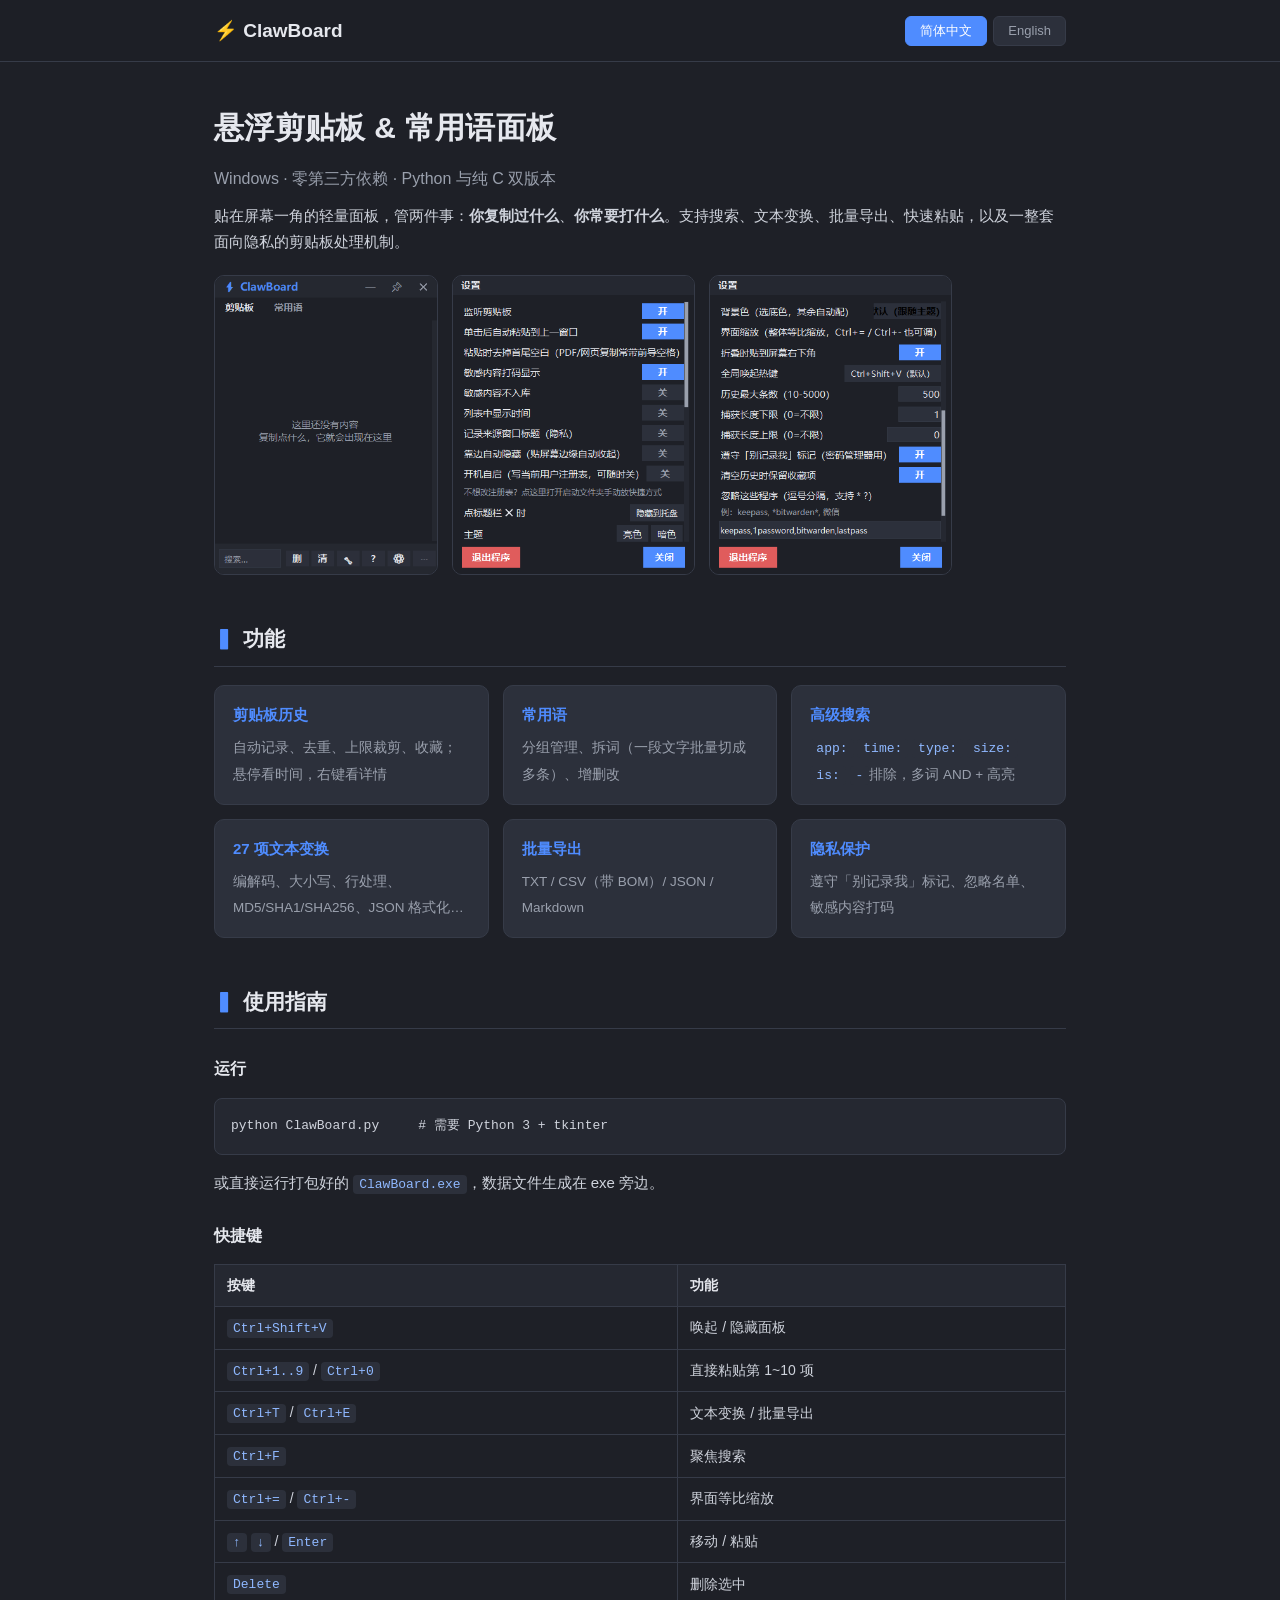
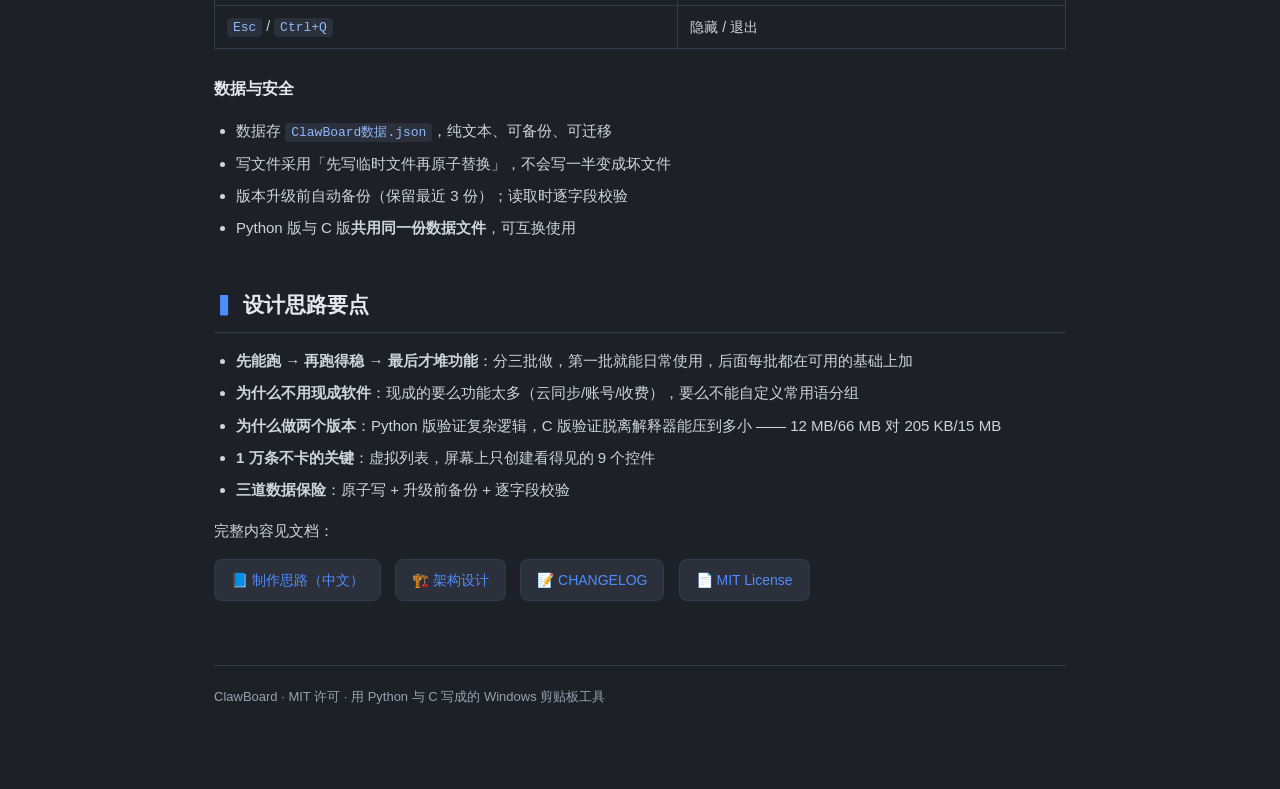
==== docs/index.html @ cddc2fe5 "docs: 界面截图 + 制作思路 + 双语 README + 可切换语言的文档页 - docs/images/：主界面 + 两屏设置界面截图 - docs/制作思路.md：功能说明 + 使用指南 +" ====
<!DOCTYPE html>
<html lang="zh-CN">
<head>
<meta charset="UTF-8">
<meta name="viewport" content="width=device-width, initial-scale=1.0">
<title>ClawBoard — 悬浮剪贴板 & 常用语面板</title>
<style>
  :root {
    --bg: #1e2027; --panel: #252831; --card: #2c303b; --card-h: #39404f;
    --fg: #e6e8ee; --fg2: #9aa0ad; --acc: #4f8cff; --line: #363b48;
  }
  * { box-sizing: border-box; }
  body {
    margin: 0; background: var(--bg); color: var(--fg);
    font-family: "Microsoft YaHei UI", -apple-system, "Segoe UI", Roboto, sans-serif;
    line-height: 1.75; font-size: 15px;
  }
  .wrap { max-width: 900px; margin: 0 auto; padding: 0 24px 80px; }
  header {
    position: sticky; top: 0; z-index: 10; backdrop-filter: blur(8px);
    background: rgba(30,32,39,.92); border-bottom: 1px solid var(--line);
  }
  .bar {
    max-width: 900px; margin: 0 auto; padding: 14px 24px;
    display: flex; align-items: center; justify-content: space-between; gap: 16px;
  }
  .logo { font-size: 19px; font-weight: 700; color: var(--fg); text-decoration: none; }
  .logo span { color: var(--acc); }
  .lang { display: flex; gap: 6px; }
  .lang button {
    background: var(--card); color: var(--fg2); border: 1px solid var(--line);
    padding: 5px 14px; border-radius: 6px; cursor: pointer; font-size: 13px;
    font-family: inherit; transition: .15s;
  }
  .lang button:hover { background: var(--card-h); color: var(--fg); }
  .lang button.on { background: var(--acc); color: #fff; border-color: var(--acc); }
  h1 { font-size: 30px; margin: 40px 0 10px; letter-spacing: .3px; }
  .sub { color: var(--fg2); font-size: 16px; margin-bottom: 6px; }
  h2 {
    font-size: 21px; margin: 46px 0 14px; padding-bottom: 8px;
    border-bottom: 1px solid var(--line);
  }
  h2::before { content: "▍"; color: var(--acc); margin-right: 8px; }
  h3 { font-size: 16px; margin: 26px 0 8px; color: var(--fg); }
  p { color: #cfd3dc; margin: 10px 0; }
  ul { color: #cfd3dc; padding-left: 22px; }
  li { margin: 6px 0; }
  code {
    background: var(--card); padding: 2px 6px; border-radius: 4px;
    font-family: Consolas, "Courier New", monospace; font-size: 13px; color: #8fb8ff;
  }
  pre {
    background: var(--panel); border: 1px solid var(--line); border-radius: 8px;
    padding: 14px 16px; overflow-x: auto;
  }
  pre code { background: none; padding: 0; color: #cfd3dc; }
  .shots { display: flex; flex-wrap: wrap; gap: 14px; margin: 20px 0; }
  .shots img {
    border: 1px solid var(--line); border-radius: 10px; height: 300px;
    background: var(--panel);
  }
  table { border-collapse: collapse; width: 100%; margin: 14px 0; font-size: 14px; }
  th, td { border: 1px solid var(--line); padding: 8px 12px; text-align: left; }
  th { background: var(--panel); color: var(--fg); font-weight: 600; }
  td { color: #cfd3dc; }
  .cards { display: grid; grid-template-columns: repeat(auto-fit, minmax(240px, 1fr)); gap: 14px; margin: 18px 0; }
  .card {
    background: var(--card); border: 1px solid var(--line); border-radius: 10px; padding: 16px 18px;
  }
  .card b { color: var(--acc); display: block; margin-bottom: 6px; font-size: 15px; }
  .card span { color: var(--fg2); font-size: 13.5px; }
  .links a {
    display: inline-block; margin: 4px 10px 4px 0; padding: 8px 16px;
    background: var(--card); border: 1px solid var(--line); border-radius: 8px;
    color: var(--acc); text-decoration: none; font-size: 14px; transition: .15s;
  }
  .links a:hover { background: var(--card-h); }
  footer { margin-top: 60px; padding-top: 20px; border-top: 1px solid var(--line); color: var(--fg2); font-size: 13px; }
  /* 语言切换：只隐藏「非当前语言」的元素，当前语言保持标签默认 display，
     这样 block / inline / table-row 各归其位，不会把表格或列表搞塌 */
  html[lang="zh-CN"] [data-lang="en"],
  html[lang="en"] [data-lang="zh"] { display: none !important; }
</style>
</head>
<body>

<header>
  <div class="bar">
    <a class="logo" href="#"><span>⚡</span> ClawBoard</a>
    <div class="lang">
      <button id="btn-zh" class="on" onclick="setLang('zh-CN')">简体中文</button>
      <button id="btn-en" onclick="setLang('en')">English</button>
    </div>
  </div>
</header>

<div class="wrap">

  <h1 data-lang="zh">悬浮剪贴板 &amp; 常用语面板</h1>
  <h1 data-lang="en">Floating clipboard &amp; phrases panel</h1>

  <p class="sub" data-lang="zh">Windows · 零第三方依赖 · Python 与纯 C 双版本</p>
  <p class="sub" data-lang="en">Windows · Zero third-party dependencies · Python and pure C builds</p>

  <p data-lang="zh">贴在屏幕一角的轻量面板，管两件事：<b>你复制过什么</b>、<b>你常要打什么</b>。支持搜索、文本变换、批量导出、快速粘贴，以及一整套面向隐私的剪贴板处理机制。</p>
  <p data-lang="en">A lightweight panel docked in a corner of your screen that handles two things: <b>what you copied</b> and <b>what you type often</b>. With search, text transforms, batch export, quick paste, and a full set of privacy-oriented clipboard handling.</p>

  <div class="shots">
    <img src="images/main-window.png" alt="main window">
    <img src="images/settings-general.png" alt="settings">
    <img src="images/settings-advanced.png" alt="settings advanced">
  </div>

  <h2 data-lang="zh">功能</h2>
  <h2 data-lang="en">Features</h2>

  <div class="cards">
    <div class="card" data-lang="zh"><b>剪贴板历史</b><span>自动记录、去重、上限裁剪、收藏；悬停看时间，右键看详情</span></div>
    <div class="card" data-lang="en"><b>Clipboard history</b><span>Auto capture, dedupe, configurable cap, starring; hover for time, right-click for details</span></div>

    <div class="card" data-lang="zh"><b>常用语</b><span>分组管理、拆词（一段文字批量切成多条）、增删改</span></div>
    <div class="card" data-lang="en"><b>Phrases</b><span>Groups, word split (one block → many phrases), full CRUD</span></div>

    <div class="card" data-lang="zh"><b>高级搜索</b><span><code>app:</code> <code>time:</code> <code>type:</code> <code>size:</code> <code>is:</code> <code>-</code>排除，多词 AND + 高亮</span></div>
    <div class="card" data-lang="en"><b>Advanced search</b><span><code>app:</code> <code>time:</code> <code>type:</code> <code>size:</code> <code>is:</code> <code>-</code>exclude, multi-word AND + highlighting</span></div>

    <div class="card" data-lang="zh"><b>27 项文本变换</b><span>编解码、大小写、行处理、MD5/SHA1/SHA256、JSON 格式化…</span></div>
    <div class="card" data-lang="en"><b>27 text transforms</b><span>Encode/decode, case, line ops, MD5/SHA1/SHA256, JSON formatting…</span></div>

    <div class="card" data-lang="zh"><b>批量导出</b><span>TXT / CSV（带 BOM）/ JSON / Markdown</span></div>
    <div class="card" data-lang="en"><b>Batch export</b><span>TXT / CSV (with BOM) / JSON / Markdown</span></div>

    <div class="card" data-lang="zh"><b>隐私保护</b><span>遵守「别记录我」标记、忽略名单、敏感内容打码</span></div>
    <div class="card" data-lang="en"><b>Privacy</b><span>"Don't record me" flags, ignore lists, sensitive-content masking</span></div>
  </div>

  <h2 data-lang="zh">使用指南</h2>
  <h2 data-lang="en">Usage guide</h2>

  <h3 data-lang="zh">运行</h3>
  <h3 data-lang="en">Run</h3>
  <pre><code>python ClawBoard.py     <span data-lang="zh"># 需要 Python 3 + tkinter</span><span data-lang="en"># requires Python 3 + tkinter</span></code></pre>
  <p data-lang="zh">或直接运行打包好的 <code>ClawBoard.exe</code>，数据文件生成在 exe 旁边。</p>
  <p data-lang="en">Or run the packaged <code>ClawBoard.exe</code>; the data file is created next to it.</p>

  <h3 data-lang="zh">快捷键</h3>
  <h3 data-lang="en">Shortcuts</h3>
  <table>
    <tr><th data-lang="zh">按键</th><th data-lang="en">Key</th><th data-lang="zh">功能</th><th data-lang="en">Action</th></tr>
    <tr><td><code>Ctrl+Shift+V</code></td><td data-lang="zh">唤起 / 隐藏面板</td><td data-lang="en">Show / hide the panel</td></tr>
    <tr><td><code>Ctrl+1..9</code> / <code>Ctrl+0</code></td><td data-lang="zh">直接粘贴第 1~10 项</td><td data-lang="en">Quick-paste items 1–10</td></tr>
    <tr><td><code>Ctrl+T</code> / <code>Ctrl+E</code></td><td data-lang="zh">文本变换 / 批量导出</td><td data-lang="en">Text transform / batch export</td></tr>
    <tr><td><code>Ctrl+F</code></td><td data-lang="zh">聚焦搜索</td><td data-lang="en">Focus search</td></tr>
    <tr><td><code>Ctrl+=</code> / <code>Ctrl+-</code></td><td data-lang="zh">界面等比缩放</td><td data-lang="en">Proportional UI scaling</td></tr>
    <tr><td><code>↑</code> <code>↓</code> / <code>Enter</code></td><td data-lang="zh">移动 / 粘贴</td><td data-lang="en">Navigate / paste</td></tr>
    <tr><td><code>Delete</code></td><td data-lang="zh">删除选中</td><td data-lang="en">Delete selected</td></tr>
    <tr><td><code>Esc</code> / <code>Ctrl+Q</code></td><td data-lang="zh">隐藏 / 退出</td><td data-lang="en">Hide / quit</td></tr>
  </table>

  <h3 data-lang="zh">数据与安全</h3>
  <h3 data-lang="en">Data &amp; safety</h3>
  <ul data-lang="zh">
    <li>数据存 <code>ClawBoard数据.json</code>，纯文本、可备份、可迁移</li>
    <li>写文件采用「先写临时文件再原子替换」，不会写一半变成坏文件</li>
    <li>版本升级前自动备份（保留最近 3 份）；读取时逐字段校验</li>
    <li>Python 版与 C 版<b>共用同一份数据文件</b>，可互换使用</li>
  </ul>
  <ul data-lang="en">
    <li>Data lives in <code>ClawBoard数据.json</code> — plain text, easy to back up and migrate</li>
    <li>Writes go to a temp file and are atomically swapped in — no half-written file</li>
    <li>Automatic backup before schema upgrades (keeps the last 3); per-field validation on read</li>
    <li>The Python and C builds <b>share the same data file</b> and can be swapped freely</li>
  </ul>

  <h2 data-lang="zh">设计思路要点</h2>
  <h2 data-lang="en">Design highlights</h2>

  <ul data-lang="zh">
    <li><b>先能跑 → 再跑得稳 → 最后才堆功能</b>：分三批做，第一批就能日常使用，后面每批都在可用的基础上加</li>
    <li><b>为什么不用现成软件</b>：现成的要么功能太多（云同步/账号/收费），要么不能自定义常用语分组</li>
    <li><b>为什么做两个版本</b>：Python 版验证复杂逻辑，C 版验证脱离解释器能压到多小 —— 12 MB/66 MB 对 205 KB/15 MB</li>
    <li><b>1 万条不卡的关键</b>：虚拟列表，屏幕上只创建看得见的 9 个控件</li>
    <li><b>三道数据保险</b>：原子写 + 升级前备份 + 逐字段校验</li>
  </ul>
  <ul data-lang="en">
    <li><b>Make it run → make it stable → then pile on features</b>: three batches; the first is already usable daily</li>
    <li><b>Why not an existing tool</b>: they're either overloaded (cloud sync / accounts / paywalls) or can't do custom phrase groups</li>
    <li><b>Why two builds</b>: Python gets the complex logic working, C proves how small the same design gets — 12 MB/66 MB vs 205 KB/15 MB</li>
    <li><b>Why 10k items don't lag</b>: a virtual list keeps only the ~9 visible widgets alive</li>
    <li><b>Three data safeguards</b>: atomic writes + pre-upgrade backup + per-field validation</li>
  </ul>

  <p data-lang="zh">完整内容见文档：</p>
  <p data-lang="en">Full details:</p>
  <div class="links">
    <a href="制作思路.md" data-lang="zh">📘 制作思路（中文）</a>
    <a href="DESIGN.en.md" data-lang="en">📘 Design notes (English)</a>
    <a href="架构设计.md" data-lang="zh">🏗️ 架构设计</a>
    <a href="架构设计.md" data-lang="en">🏗️ Architecture</a>
    <a href="../CHANGELOG.md">📝 CHANGELOG</a>
    <a href="../LICENSE">📄 MIT License</a>
  </div>

  <footer>
    <span data-lang="zh">ClawBoard · MIT 许可 · 用 Python 与 C 写成的 Windows 剪贴板工具</span>
    <span data-lang="en">ClawBoard · MIT licensed · a Windows clipboard tool written in Python and C</span>
  </footer>

</div>

<script>
function setLang(lang) {
  document.documentElement.lang = lang;
  document.getElementById('btn-zh').classList.toggle('on', lang === 'zh-CN');
  document.getElementById('btn-en').classList.toggle('on', lang === 'en');
  try { localStorage.setItem('clawboard-doc-lang', lang); } catch (e) {}
}
// 默认中文；若之前选过英文则沿用
(function () {
  var saved = null;
  try { saved = localStorage.getItem('clawboard-doc-lang'); } catch (e) {}
  if (saved === 'en') setLang('en');
})();
</script>

</body>
</html>
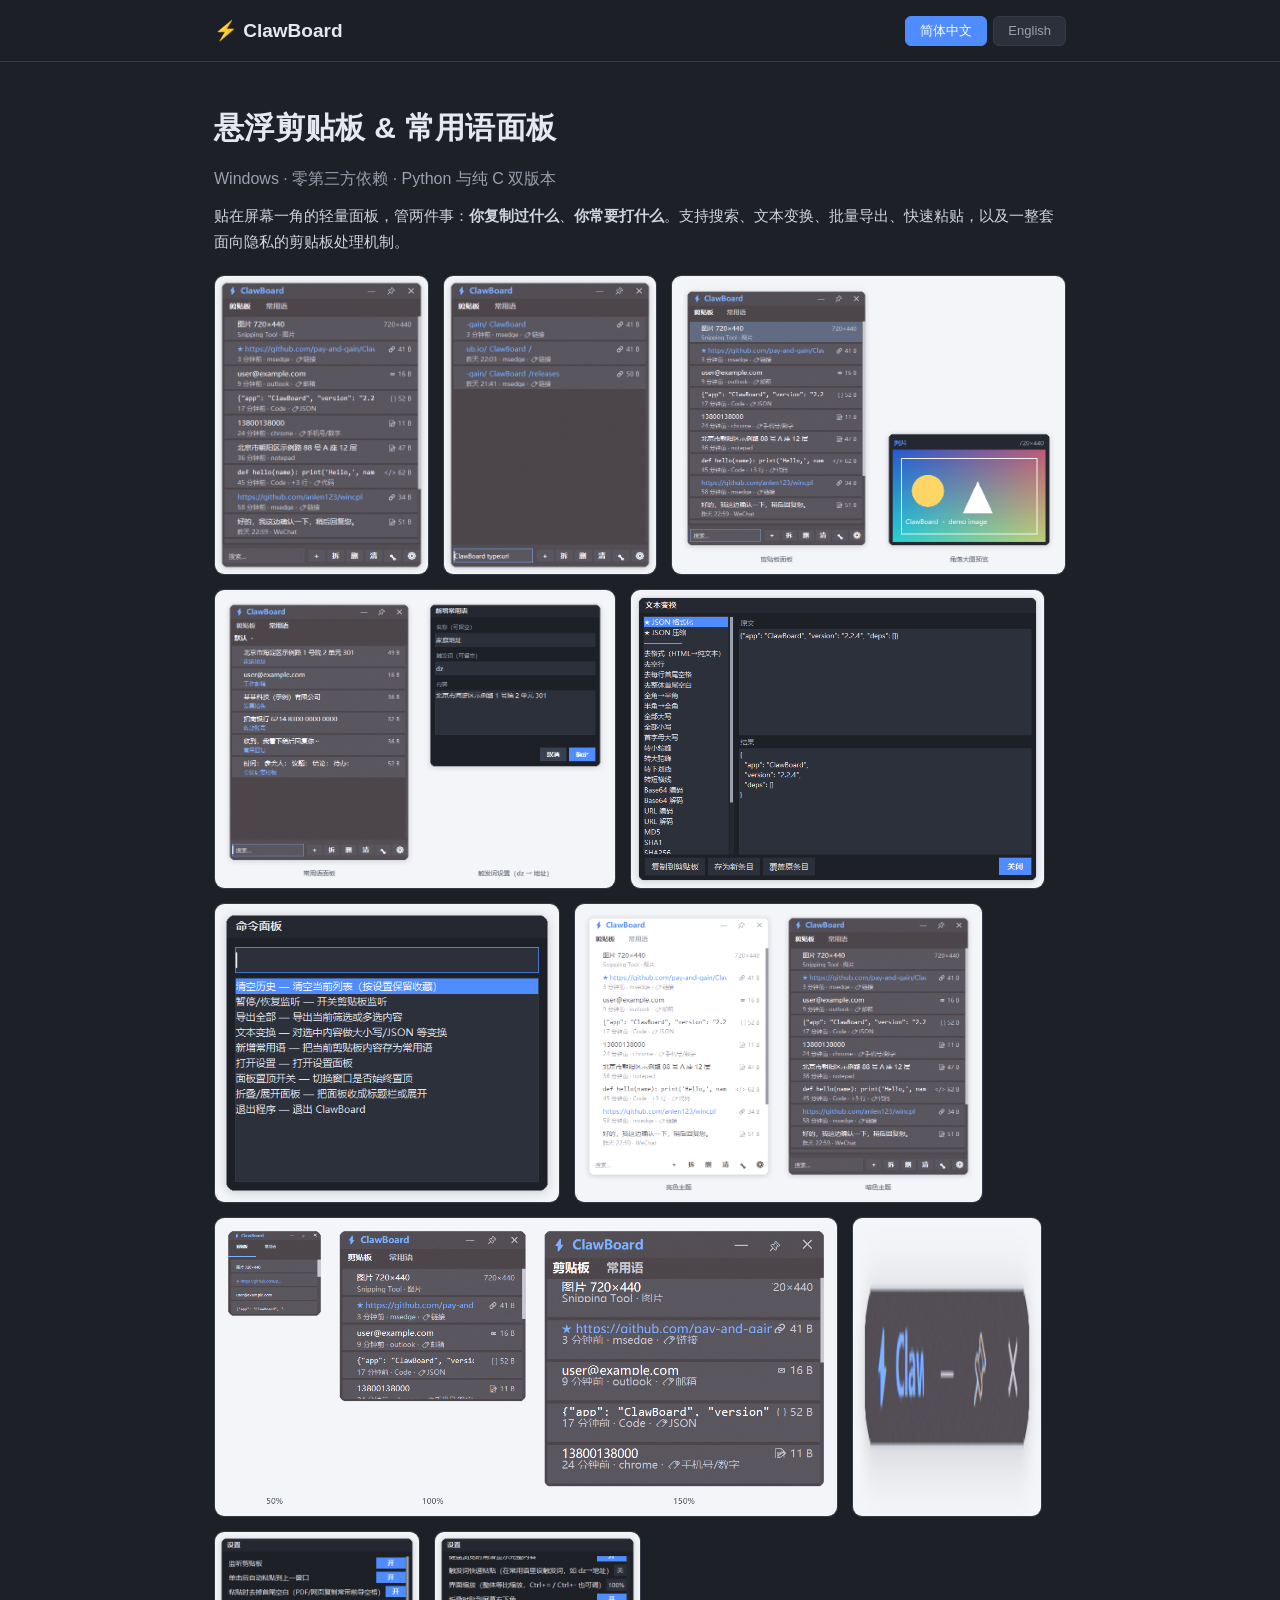
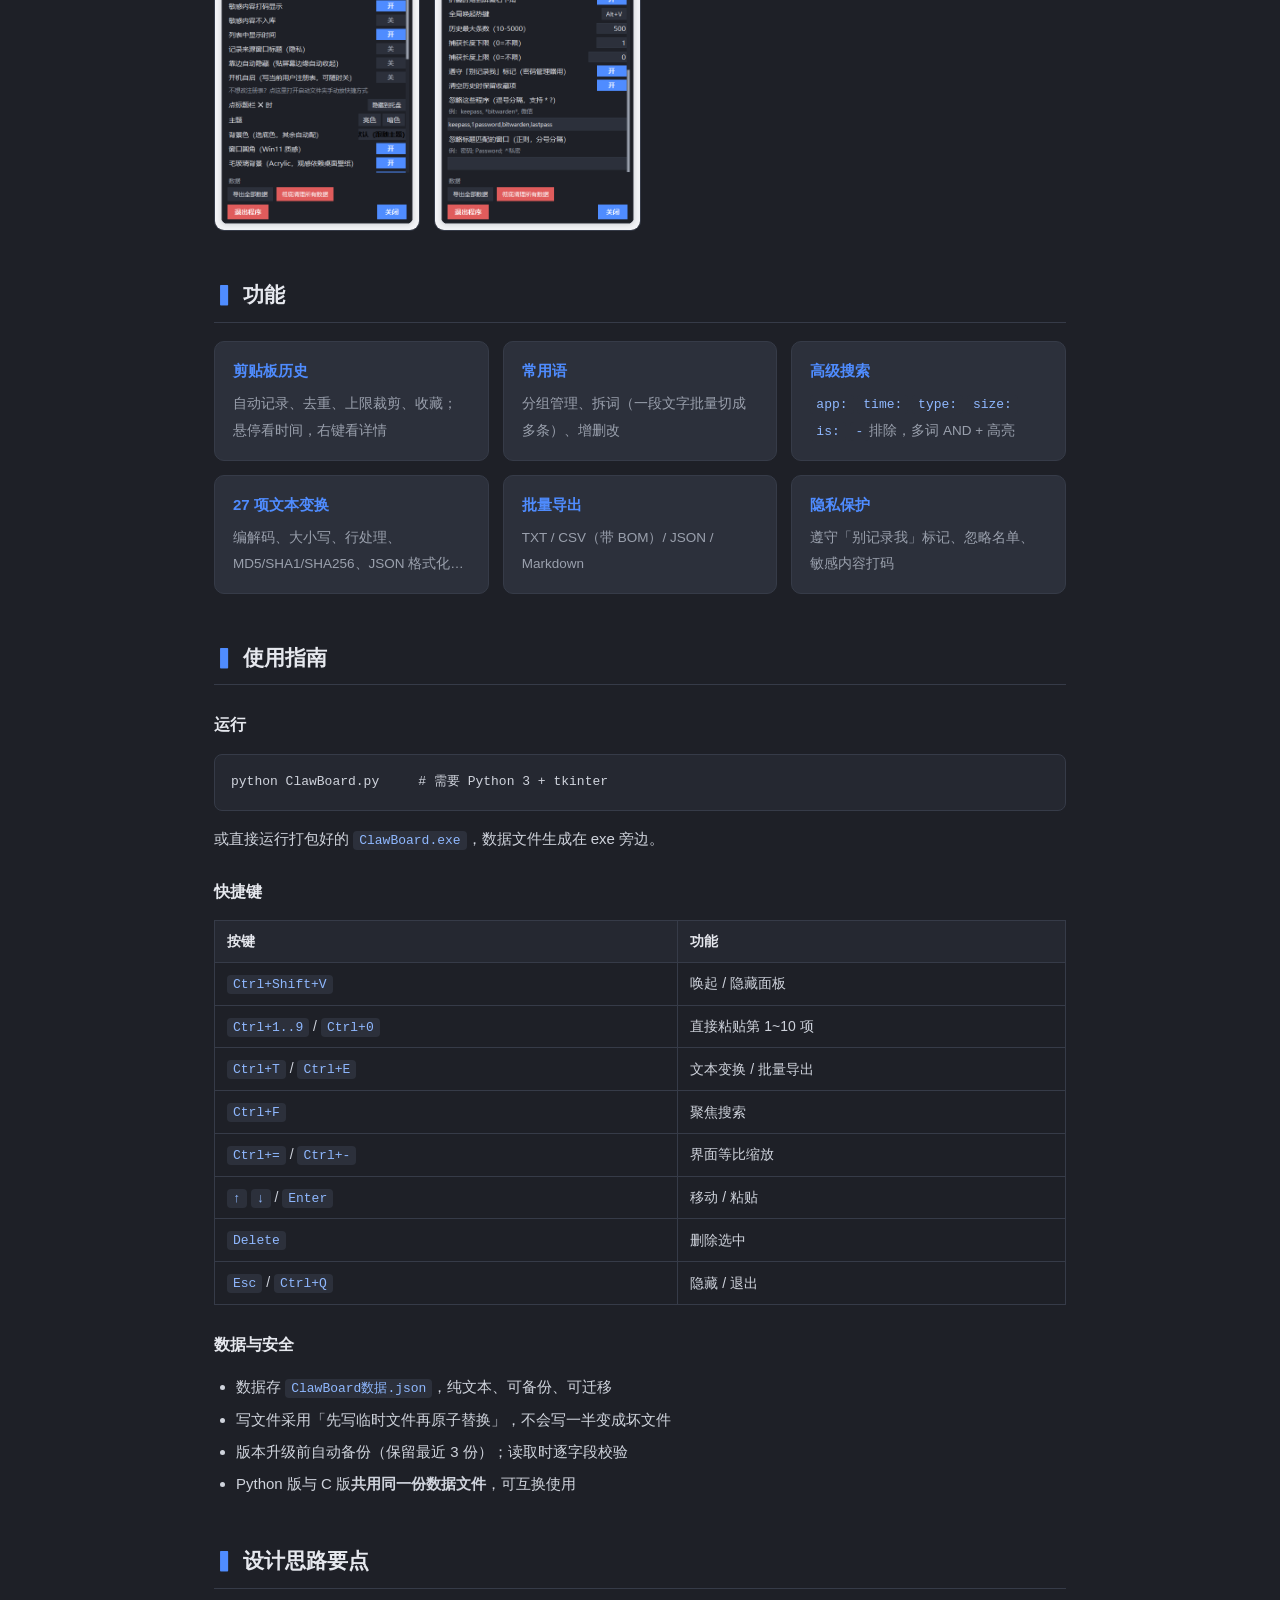
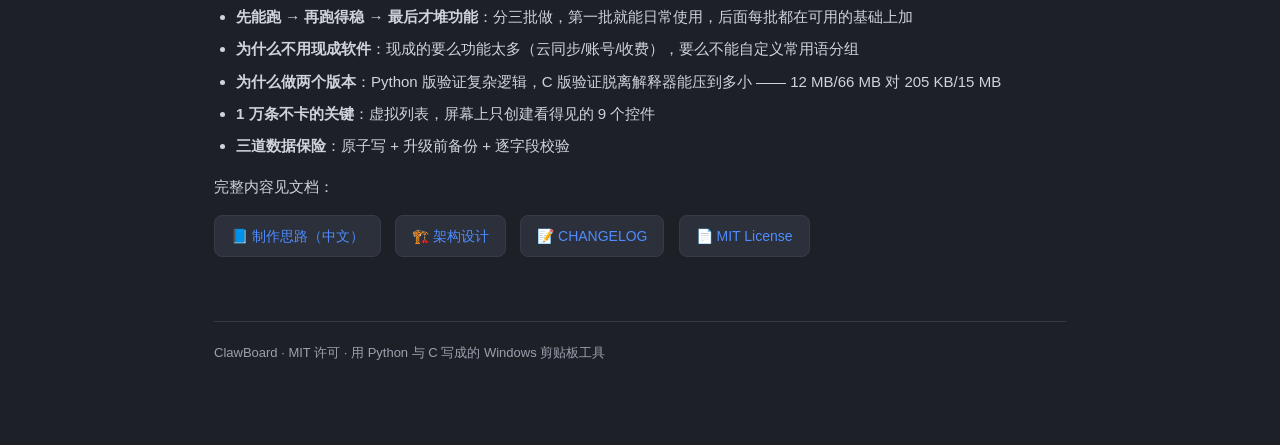
==== commit 1968cfc6: "docs: README 图文并茂化 + 11 张实机截图（截图流水线入库） - README.md / README.en.md：重写为图文章节（中英结构严格对称，均 230 行）；   按核心功能" ====
--- a/docs/index.html
+++ b/docs/index.html
@@ -107,6 +107,14 @@
 
   <div class="shots">
     <img src="images/main-window.png" alt="main window">
+    <img src="images/search-highlight.png" alt="advanced search with highlighting">
+    <img src="images/image-clipboard.png" alt="image clipboard with corner preview">
+    <img src="images/phrases.png" alt="phrases and trigger snippets">
+    <img src="images/transform.png" alt="text transforms">
+    <img src="images/command-palette.png" alt="command palette">
+    <img src="images/theme-compare.png" alt="light and dark themes">
+    <img src="images/scale-compare.png" alt="proportional UI scaling">
+    <img src="images/folded-edge.png" alt="collapsed title bar" style="height:auto;width:190px">
     <img src="images/settings-general.png" alt="settings">
     <img src="images/settings-advanced.png" alt="settings advanced">
   </div>
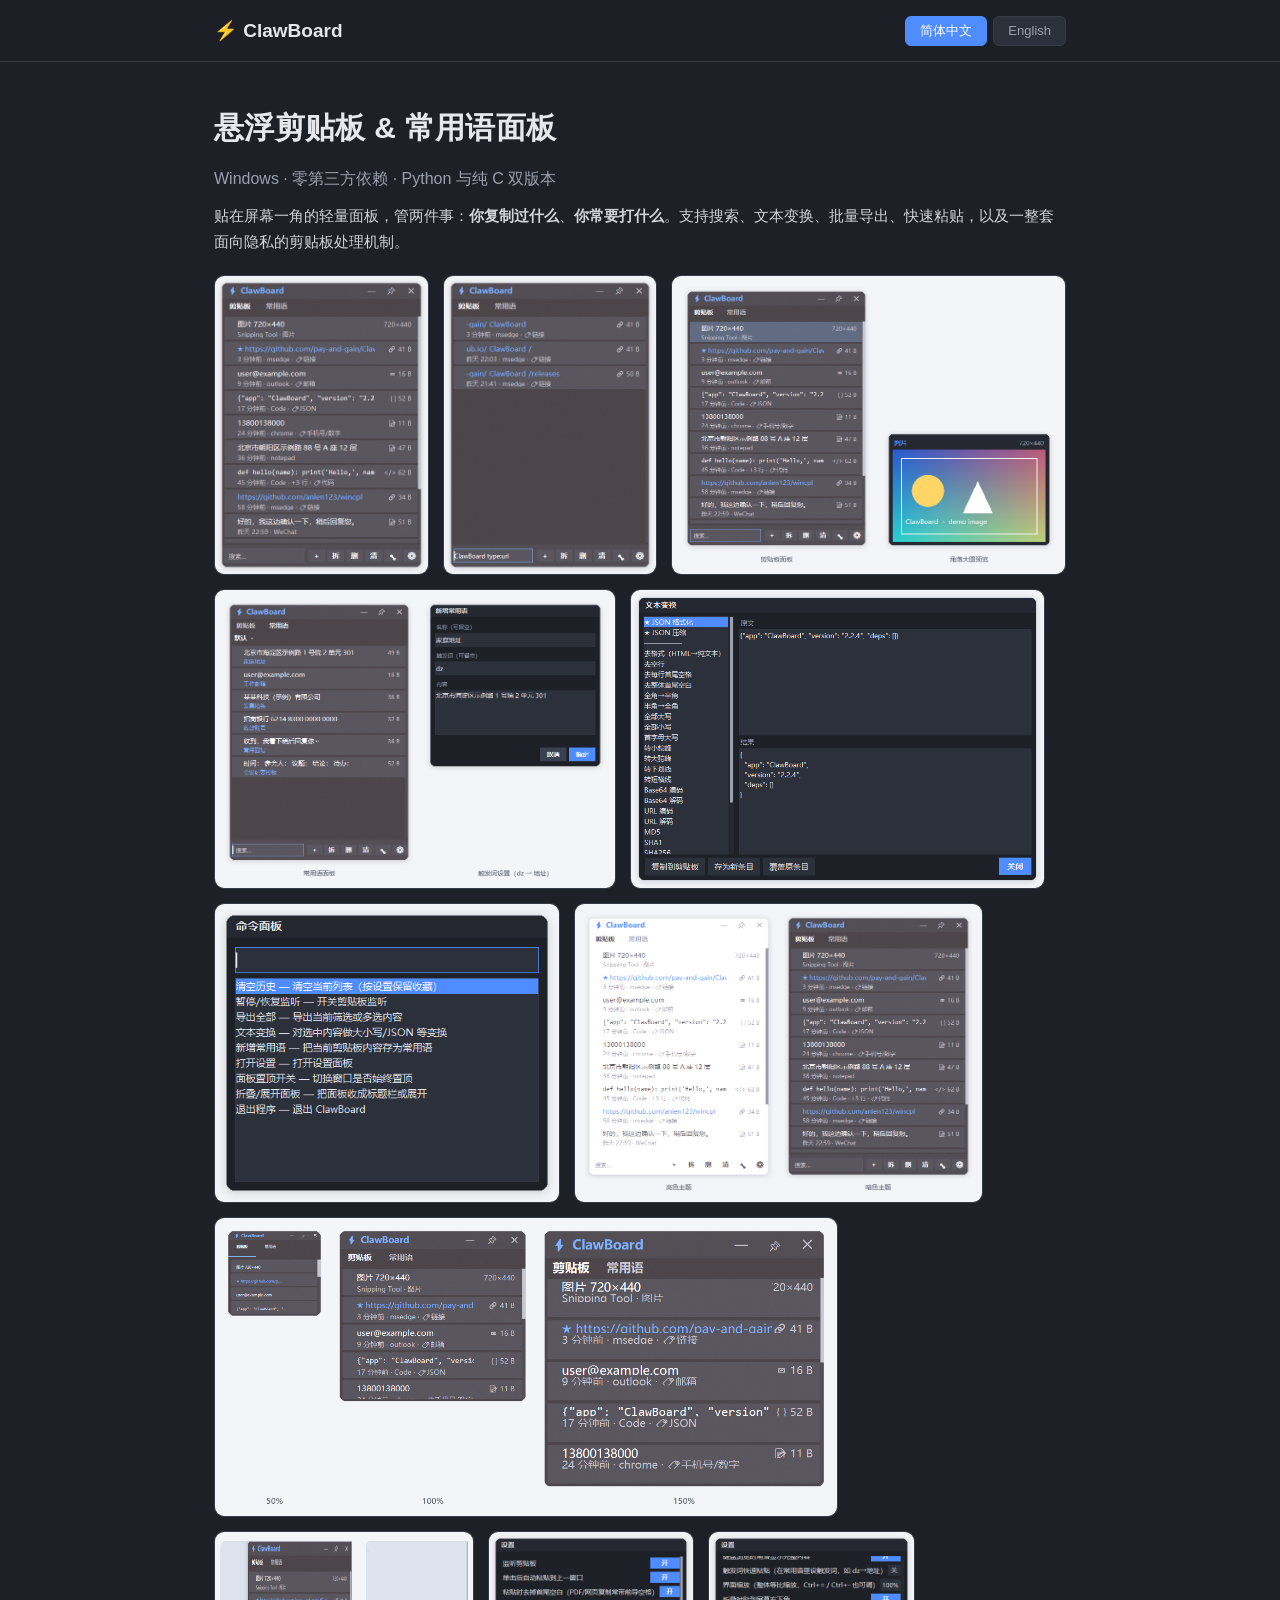
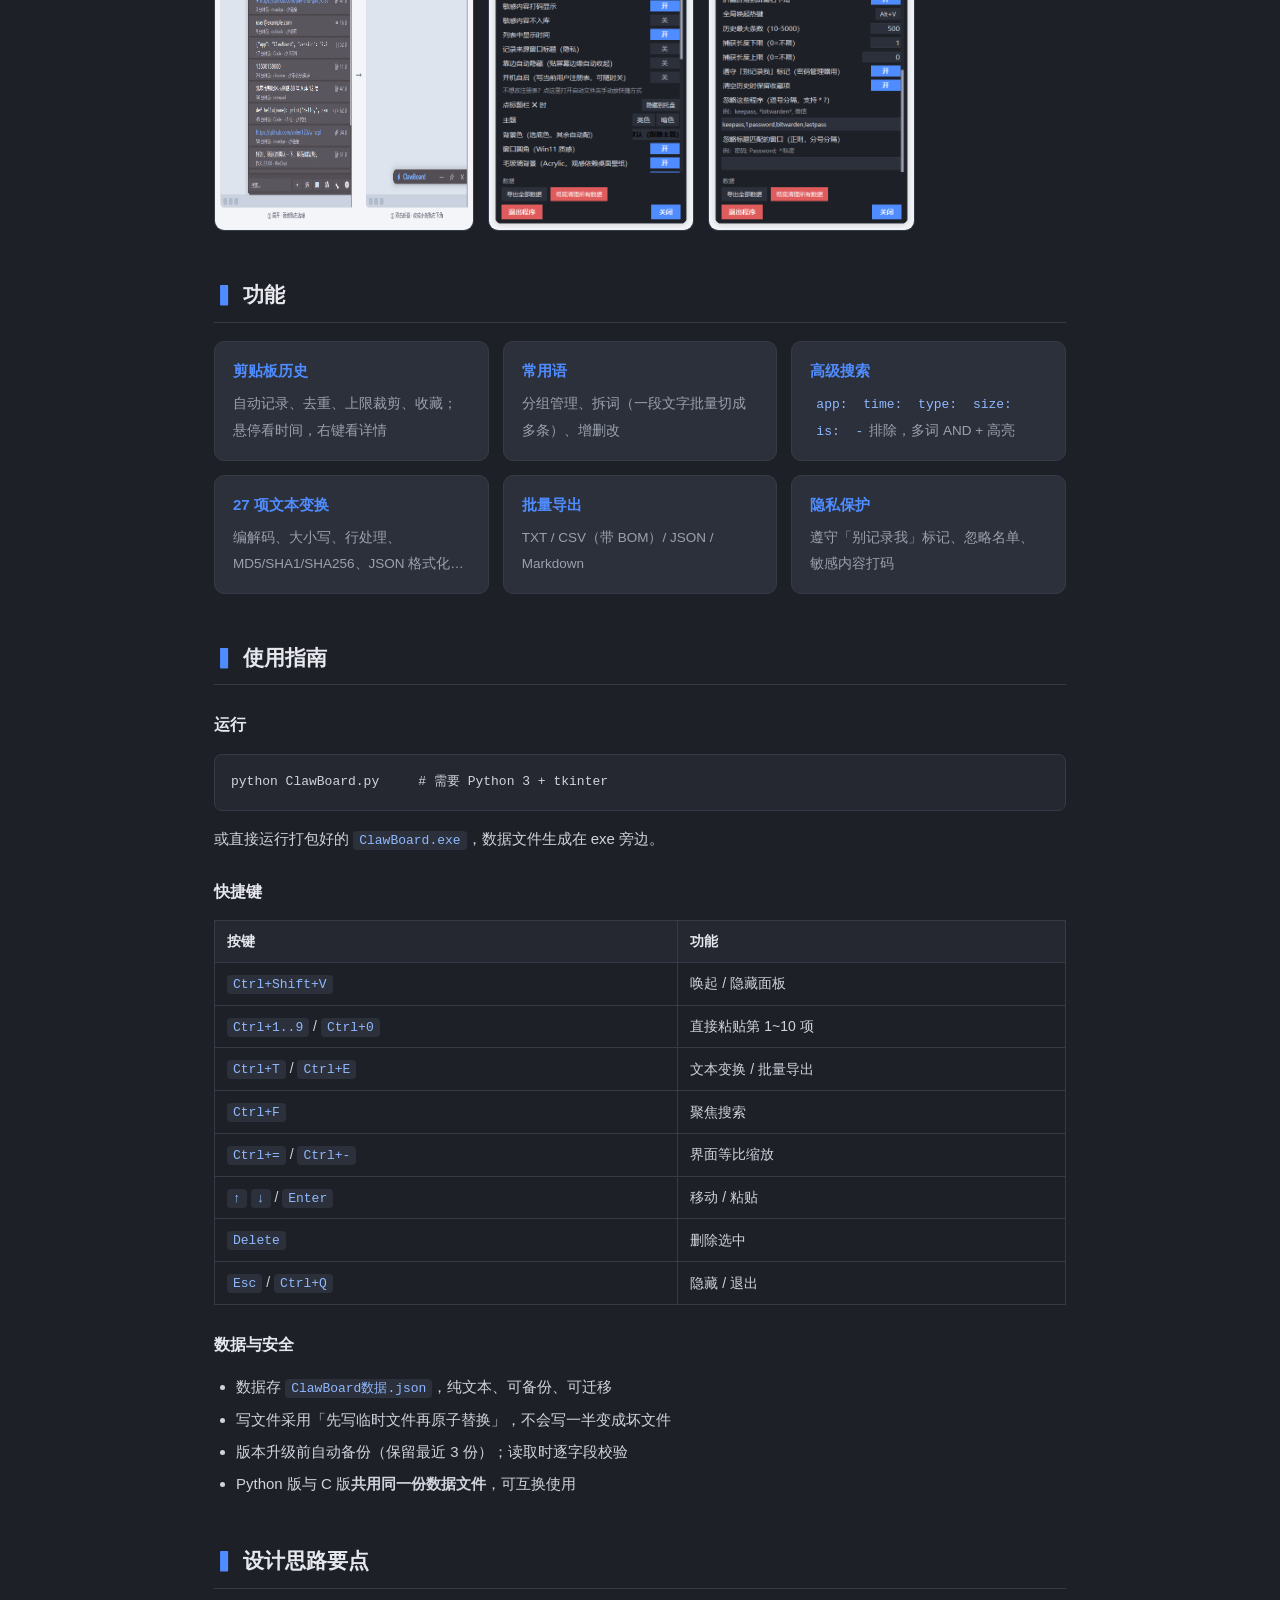
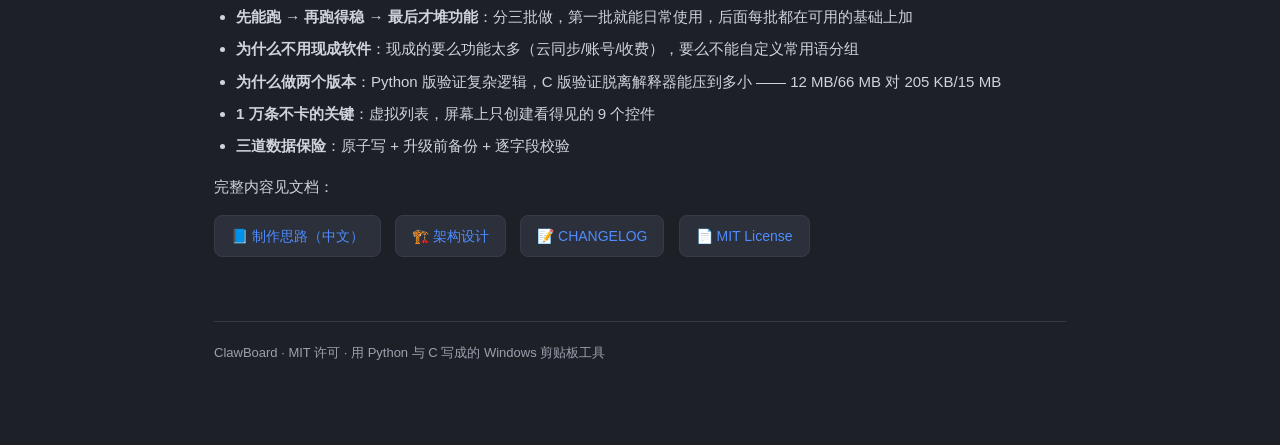
==== commit 1cc91317: "docs(images): 返工 folded-edge.png 为「展开 → 双击折叠贴边」语境合成图 - 原 238×62 的裸折叠条信息量为零、标题还截断成 "Claw"；改为 1040×705" ====
--- a/docs/index.html
+++ b/docs/index.html
@@ -114,7 +114,7 @@
     <img src="images/command-palette.png" alt="command palette">
     <img src="images/theme-compare.png" alt="light and dark themes">
     <img src="images/scale-compare.png" alt="proportional UI scaling">
-    <img src="images/folded-edge.png" alt="collapsed title bar" style="height:auto;width:190px">
+    <img src="images/folded-edge.png" alt="expanded panel vs. double-click collapse to the edge" style="height:auto;width:260px">
     <img src="images/settings-general.png" alt="settings">
     <img src="images/settings-advanced.png" alt="settings advanced">
   </div>
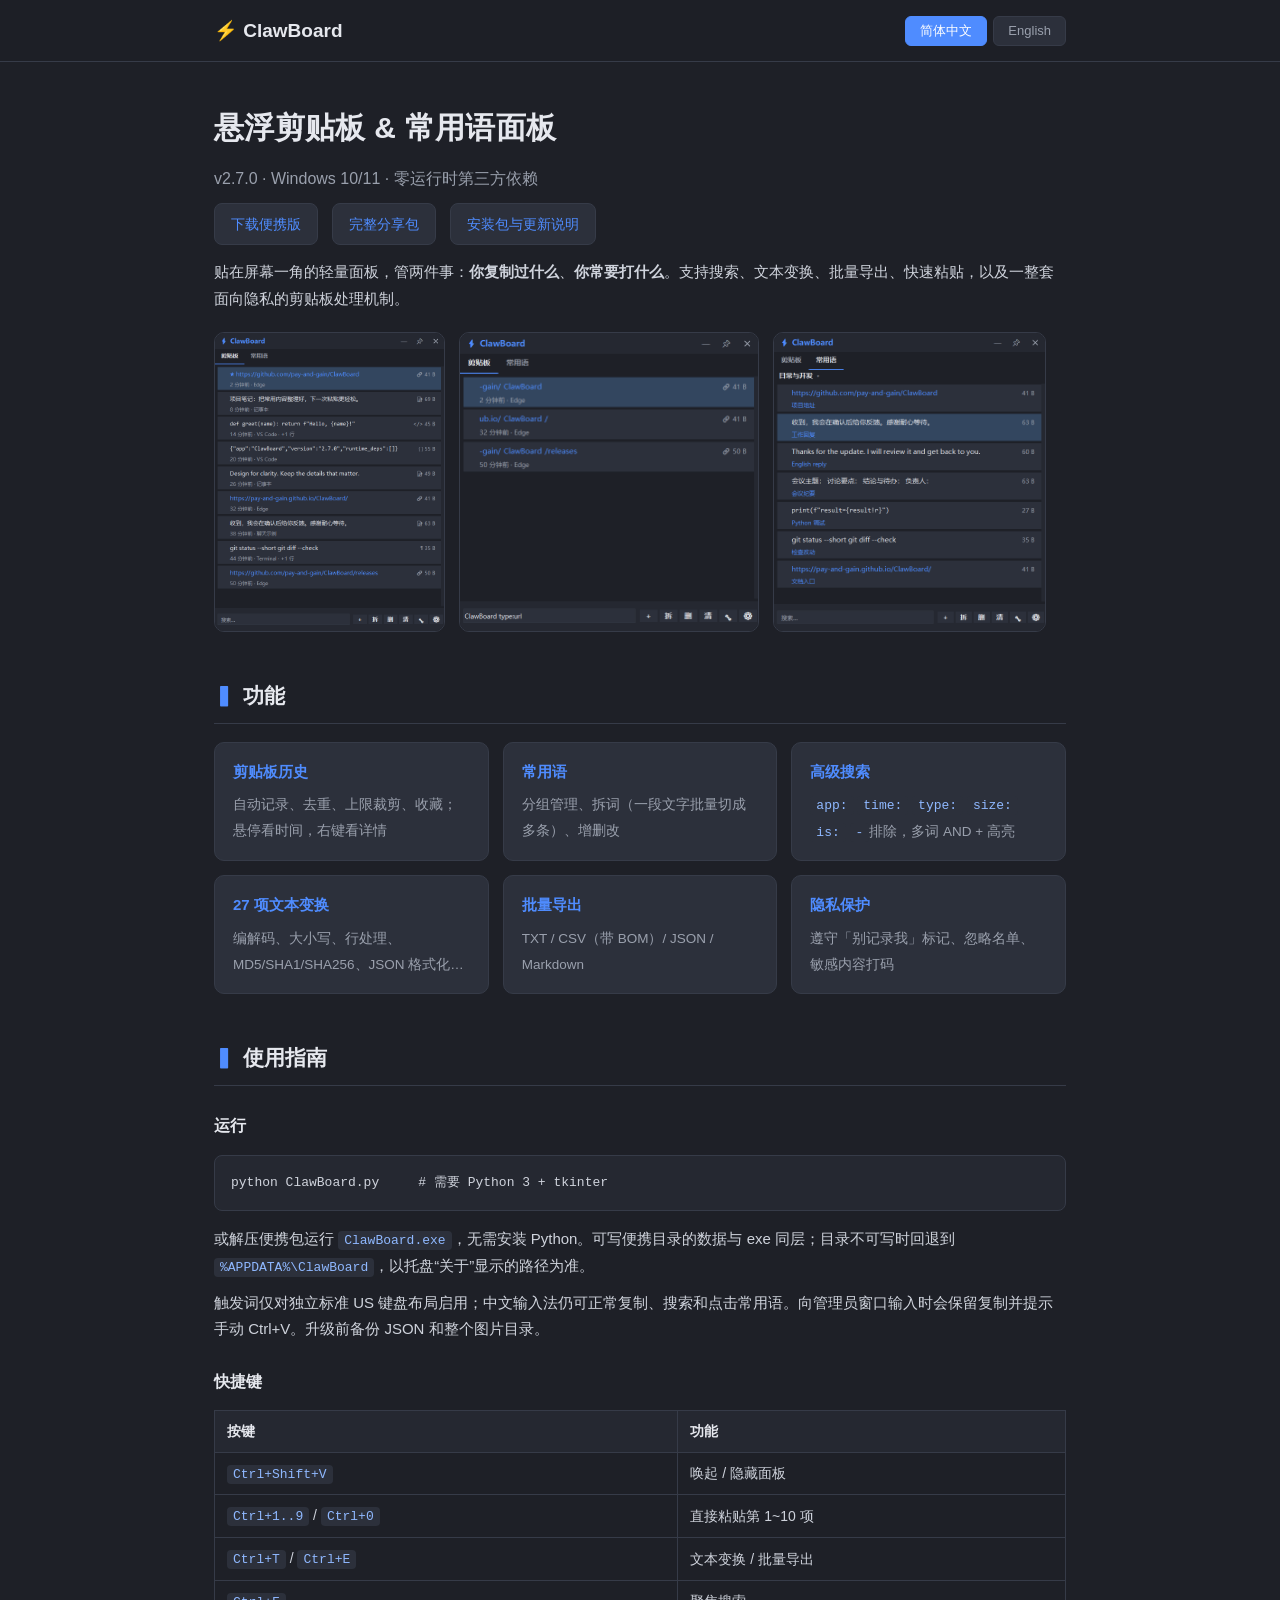
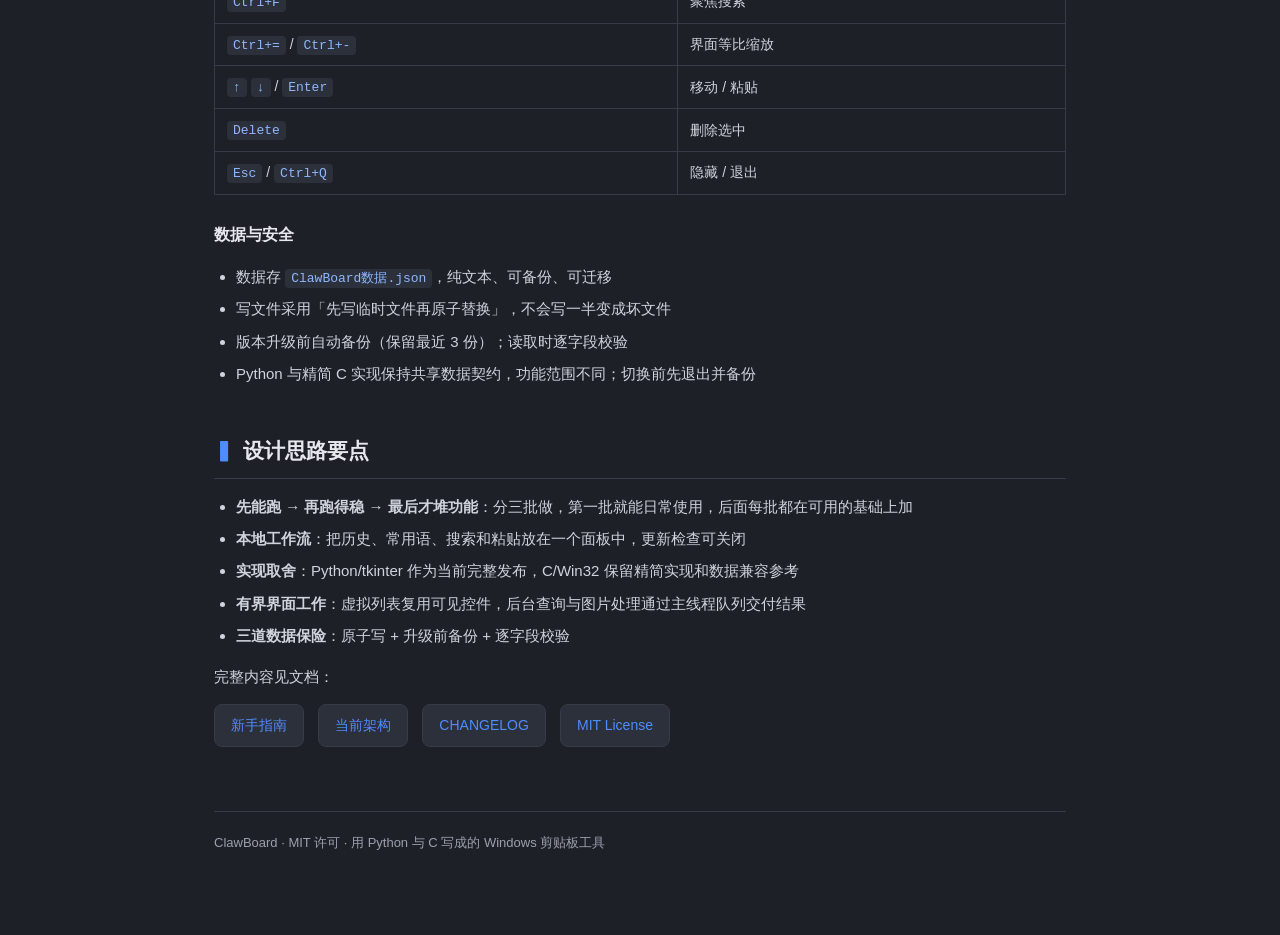
==== commit 850509fd: "Complete Windows acceptance and prepare v2.7.0 release" ====
--- a/docs/index.html
+++ b/docs/index.html
@@ -99,8 +99,17 @@
   <h1 data-lang="zh">悬浮剪贴板 &amp; 常用语面板</h1>
   <h1 data-lang="en">Floating clipboard &amp; phrases panel</h1>
 
-  <p class="sub" data-lang="zh">Windows · 零第三方依赖 · Python 与纯 C 双版本</p>
-  <p class="sub" data-lang="en">Windows · Zero third-party dependencies · Python and pure C builds</p>
+  <p class="sub" data-lang="zh">v2.7.0 · Windows 10/11 · 零运行时第三方依赖</p>
+  <p class="sub" data-lang="en">v2.7.0 · Windows 10/11 · No third-party runtime dependencies</p>
+
+  <div class="links">
+    <a href="https://github.com/pay-and-gain/ClawBoard/releases/download/v2.7.0/ClawBoard-2.7.0-portable.zip" data-lang="zh">下载便携版</a>
+    <a href="https://github.com/pay-and-gain/ClawBoard/releases/download/v2.7.0/ClawBoard-2.7.0-portable.zip" data-lang="en">Download portable</a>
+    <a href="https://github.com/pay-and-gain/ClawBoard/releases/download/v2.7.0/ClawBoard-2.7.0-windows.zip" data-lang="zh">完整分享包</a>
+    <a href="https://github.com/pay-and-gain/ClawBoard/releases/download/v2.7.0/ClawBoard-2.7.0-windows.zip" data-lang="en">Complete bundle</a>
+    <a href="https://github.com/pay-and-gain/ClawBoard/releases/tag/v2.7.0" data-lang="zh">安装包与更新说明</a>
+    <a href="https://github.com/pay-and-gain/ClawBoard/releases/tag/v2.7.0" data-lang="en">Installer and release notes</a>
+  </div>
 
   <p data-lang="zh">贴在屏幕一角的轻量面板，管两件事：<b>你复制过什么</b>、<b>你常要打什么</b>。支持搜索、文本变换、批量导出、快速粘贴，以及一整套面向隐私的剪贴板处理机制。</p>
   <p data-lang="en">A lightweight panel docked in a corner of your screen that handles two things: <b>what you copied</b> and <b>what you type often</b>. With search, text transforms, batch export, quick paste, and a full set of privacy-oriented clipboard handling.</p>
@@ -108,15 +117,7 @@
   <div class="shots">
     <img src="images/main-window.png" alt="main window">
     <img src="images/search-highlight.png" alt="advanced search with highlighting">
-    <img src="images/image-clipboard.png" alt="image clipboard with corner preview">
     <img src="images/phrases.png" alt="phrases and trigger snippets">
-    <img src="images/transform.png" alt="text transforms">
-    <img src="images/command-palette.png" alt="command palette">
-    <img src="images/theme-compare.png" alt="light and dark themes">
-    <img src="images/scale-compare.png" alt="proportional UI scaling">
-    <img src="images/folded-edge.png" alt="expanded panel vs. double-click collapse to the edge" style="height:auto;width:260px">
-    <img src="images/settings-general.png" alt="settings">
-    <img src="images/settings-advanced.png" alt="settings advanced">
   </div>
 
   <h2 data-lang="zh">功能</h2>
@@ -148,8 +149,11 @@
   <h3 data-lang="zh">运行</h3>
   <h3 data-lang="en">Run</h3>
   <pre><code>python ClawBoard.py     <span data-lang="zh"># 需要 Python 3 + tkinter</span><span data-lang="en"># requires Python 3 + tkinter</span></code></pre>
-  <p data-lang="zh">或直接运行打包好的 <code>ClawBoard.exe</code>，数据文件生成在 exe 旁边。</p>
-  <p data-lang="en">Or run the packaged <code>ClawBoard.exe</code>; the data file is created next to it.</p>
+  <p data-lang="zh">或解压便携包运行 <code>ClawBoard.exe</code>，无需安装 Python。可写便携目录的数据与 exe 同层；目录不可写时回退到 <code>%APPDATA%\ClawBoard</code>，以托盘“关于”显示的路径为准。</p>
+  <p data-lang="en">Or extract the portable package and run <code>ClawBoard.exe</code>; Python is not required. Writable portable folders keep data beside the exe. An unwritable folder falls back to <code>%APPDATA%\ClawBoard</code>; check the actual path in About.</p>
+
+  <p data-lang="zh">触发词仅对独立标准 US 键盘布局启用；中文输入法仍可正常复制、搜索和点击常用语。向管理员窗口输入时会保留复制并提示手动 Ctrl+V。升级前备份 JSON 和整个图片目录。</p>
+  <p data-lang="en">Triggers require a separate standard US keyboard layout. Chinese IMEs still support normal copy, search and phrase clicks. Elevated targets fall back to copying and manual Ctrl+V. Back up the JSON file and complete image folder before upgrading.</p>
 
   <h3 data-lang="zh">快捷键</h3>
   <h3 data-lang="en">Shortcuts</h3>
@@ -171,13 +175,13 @@
     <li>数据存 <code>ClawBoard数据.json</code>，纯文本、可备份、可迁移</li>
     <li>写文件采用「先写临时文件再原子替换」，不会写一半变成坏文件</li>
     <li>版本升级前自动备份（保留最近 3 份）；读取时逐字段校验</li>
-    <li>Python 版与 C 版<b>共用同一份数据文件</b>，可互换使用</li>
+    <li>Python 与精简 C 实现保持共享数据契约，功能范围不同；切换前先退出并备份</li>
   </ul>
   <ul data-lang="en">
     <li>Data lives in <code>ClawBoard数据.json</code> — plain text, easy to back up and migrate</li>
     <li>Writes go to a temp file and are atomically swapped in — no half-written file</li>
     <li>Automatic backup before schema upgrades (keeps the last 3); per-field validation on read</li>
-    <li>The Python and C builds <b>share the same data file</b> and can be swapped freely</li>
+    <li>Python and the smaller C implementation share a data contract, with different feature sets; quit and back up before switching</li>
   </ul>
 
   <h2 data-lang="zh">设计思路要点</h2>
@@ -185,28 +189,28 @@
 
   <ul data-lang="zh">
     <li><b>先能跑 → 再跑得稳 → 最后才堆功能</b>：分三批做，第一批就能日常使用，后面每批都在可用的基础上加</li>
-    <li><b>为什么不用现成软件</b>：现成的要么功能太多（云同步/账号/收费），要么不能自定义常用语分组</li>
-    <li><b>为什么做两个版本</b>：Python 版验证复杂逻辑，C 版验证脱离解释器能压到多小 —— 12 MB/66 MB 对 205 KB/15 MB</li>
-    <li><b>1 万条不卡的关键</b>：虚拟列表，屏幕上只创建看得见的 9 个控件</li>
+    <li><b>本地工作流</b>：把历史、常用语、搜索和粘贴放在一个面板中，更新检查可关闭</li>
+    <li><b>实现取舍</b>：Python/tkinter 作为当前完整发布，C/Win32 保留精简实现和数据兼容参考</li>
+    <li><b>有界界面工作</b>：虚拟列表复用可见控件，后台查询与图片处理通过主线程队列交付结果</li>
     <li><b>三道数据保险</b>：原子写 + 升级前备份 + 逐字段校验</li>
   </ul>
   <ul data-lang="en">
     <li><b>Make it run → make it stable → then pile on features</b>: three batches; the first is already usable daily</li>
-    <li><b>Why not an existing tool</b>: they're either overloaded (cloud sync / accounts / paywalls) or can't do custom phrase groups</li>
-    <li><b>Why two builds</b>: Python gets the complex logic working, C proves how small the same design gets — 12 MB/66 MB vs 205 KB/15 MB</li>
-    <li><b>Why 10k items don't lag</b>: a virtual list keeps only the ~9 visible widgets alive</li>
+    <li><b>A local workflow</b>: history, phrases, search and paste in one panel, with optional update checks</li>
+    <li><b>Implementation tradeoff</b>: Python/tkinter is the current full release; C/Win32 remains a smaller implementation and compatibility reference</li>
+    <li><b>Bounded UI work</b>: visible widgets are reused, while background queries and image processing deliver results through the main-thread queue</li>
     <li><b>Three data safeguards</b>: atomic writes + pre-upgrade backup + per-field validation</li>
   </ul>
 
   <p data-lang="zh">完整内容见文档：</p>
   <p data-lang="en">Full details:</p>
   <div class="links">
-    <a href="制作思路.md" data-lang="zh">📘 制作思路（中文）</a>
-    <a href="DESIGN.en.md" data-lang="en">📘 Design notes (English)</a>
-    <a href="架构设计.md" data-lang="zh">🏗️ 架构设计</a>
-    <a href="架构设计.md" data-lang="en">🏗️ Architecture</a>
-    <a href="../CHANGELOG.md">📝 CHANGELOG</a>
-    <a href="../LICENSE">📄 MIT License</a>
+    <a href="https://github.com/pay-and-gain/ClawBoard/blob/main/docs/getting-started.md" data-lang="zh">新手指南</a>
+    <a href="https://github.com/pay-and-gain/ClawBoard/blob/main/docs/getting-started.en.md" data-lang="en">Getting started</a>
+    <a href="https://github.com/pay-and-gain/ClawBoard/blob/main/docs/REFACTOR.md" data-lang="zh">当前架构</a>
+    <a href="https://github.com/pay-and-gain/ClawBoard/blob/main/docs/REFACTOR.md" data-lang="en">Architecture</a>
+    <a href="https://github.com/pay-and-gain/ClawBoard/blob/main/CHANGELOG.md">CHANGELOG</a>
+    <a href="https://github.com/pay-and-gain/ClawBoard/blob/main/LICENSE">MIT License</a>
   </div>
 
   <footer>
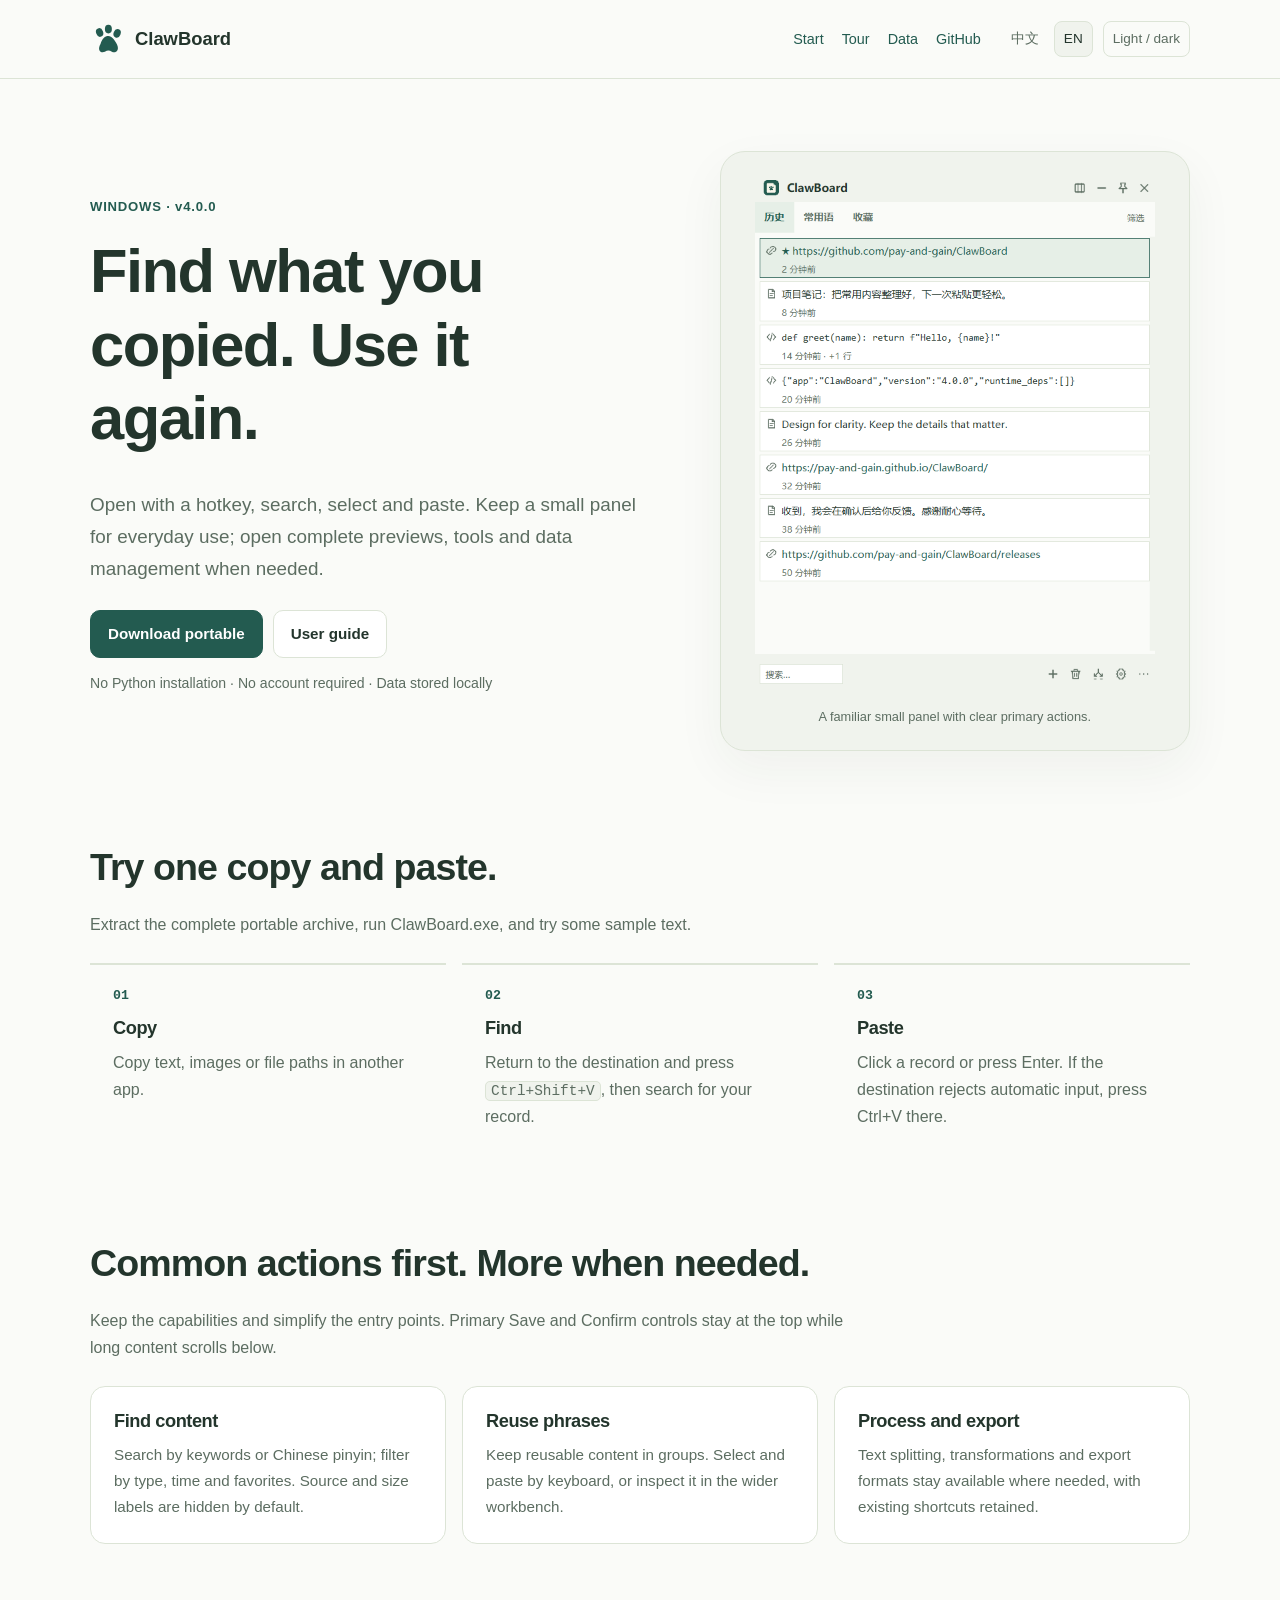
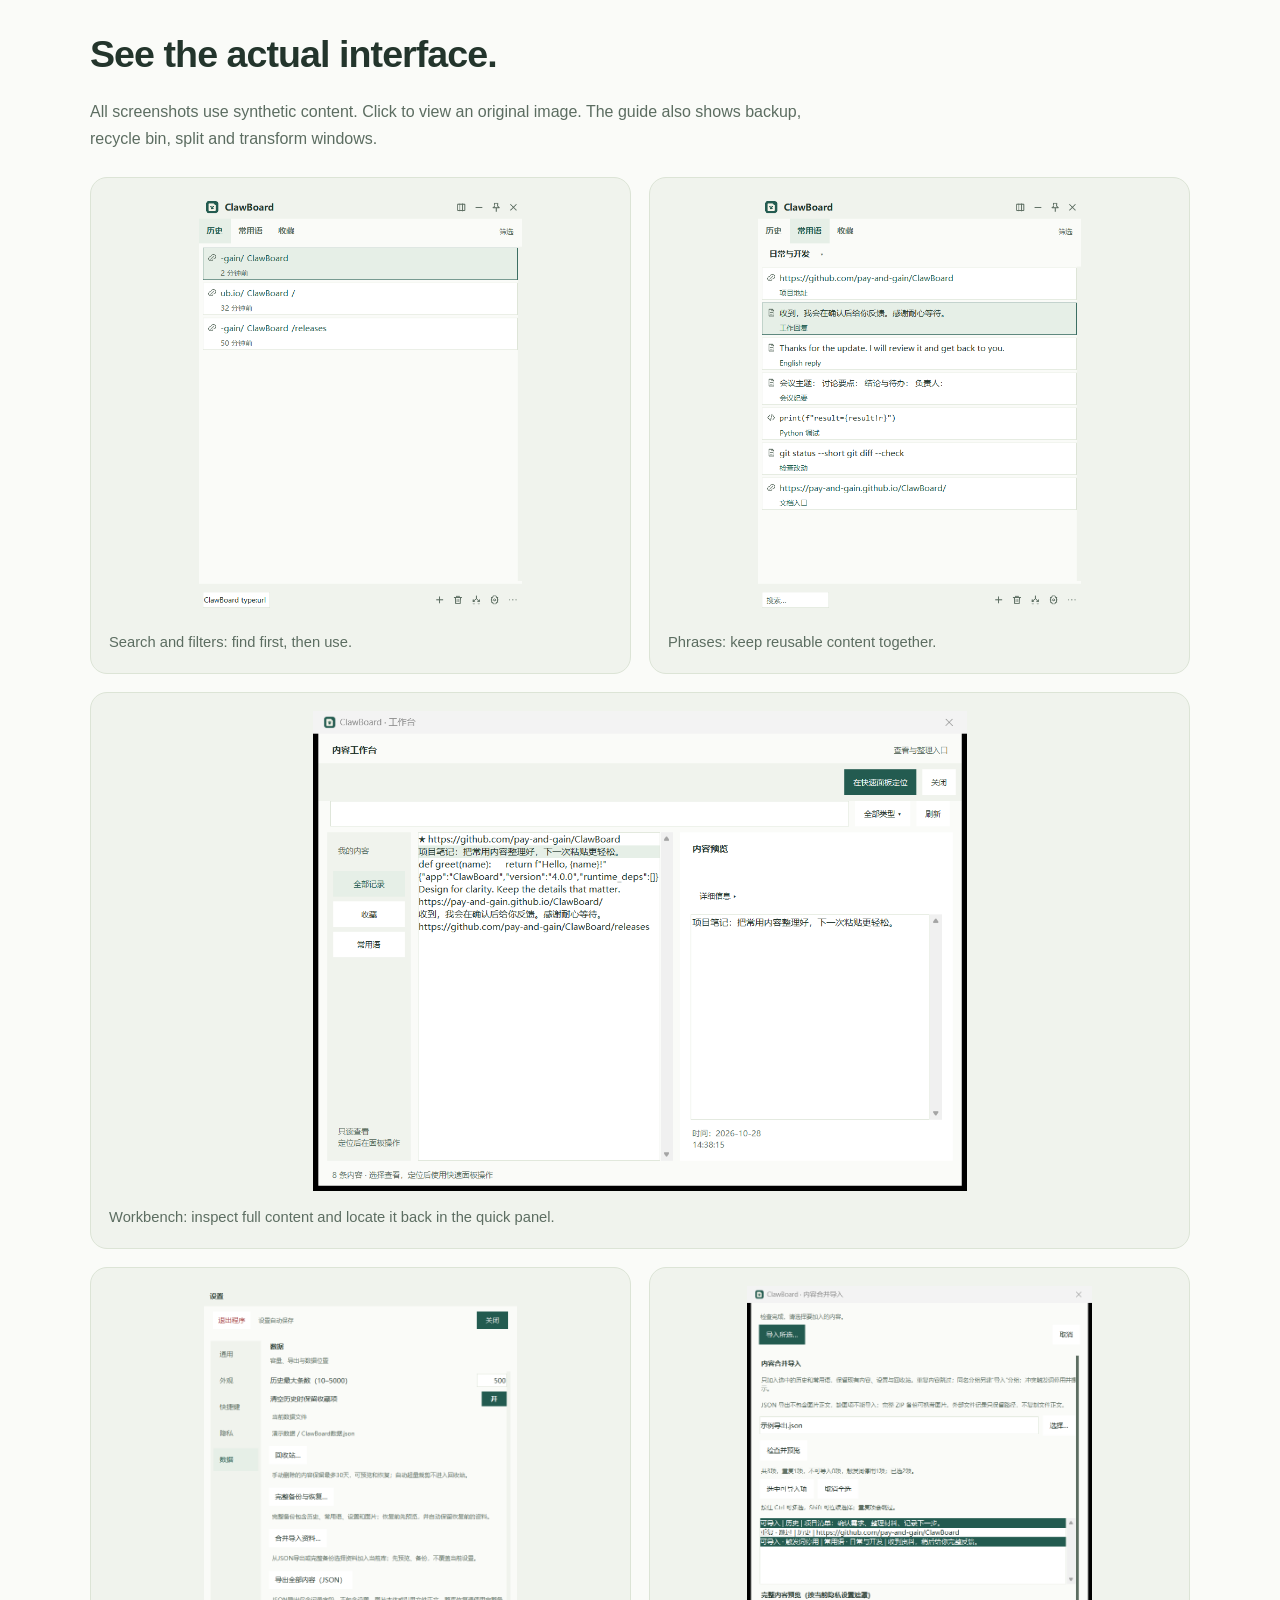
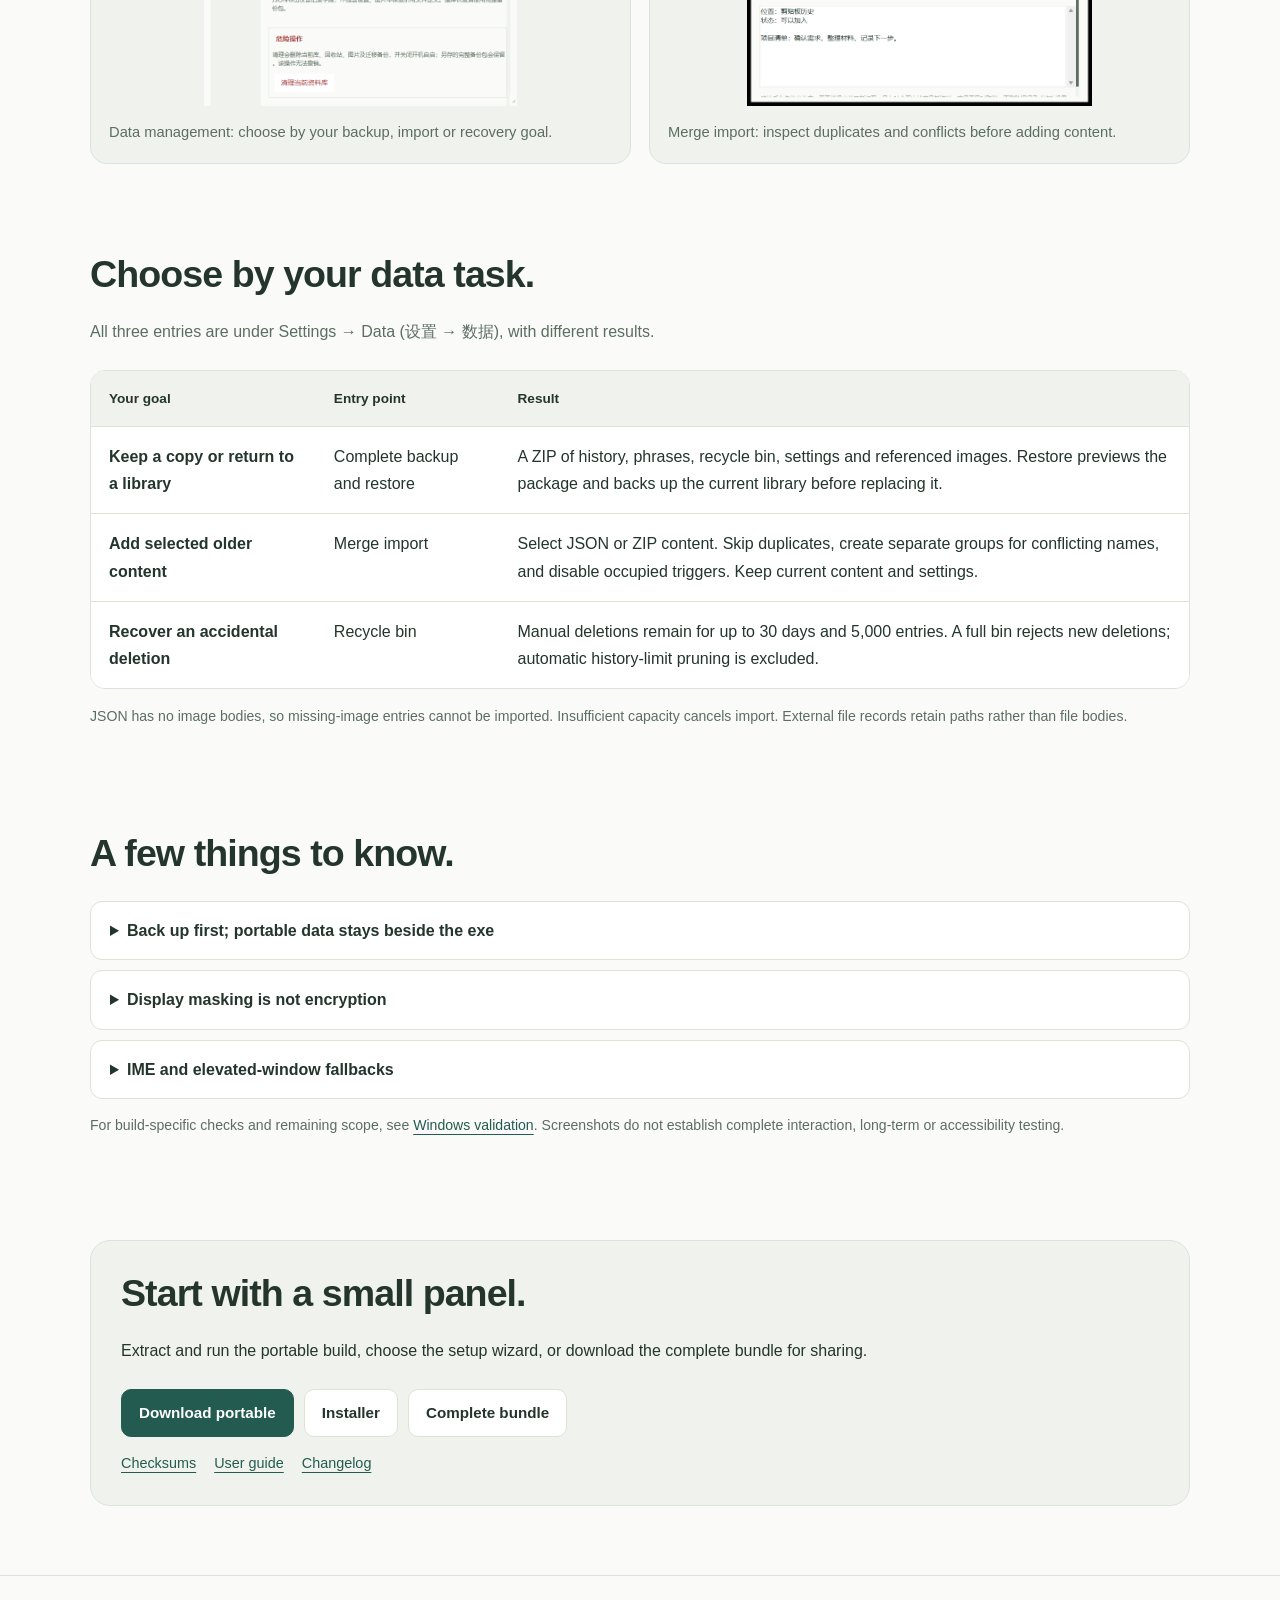
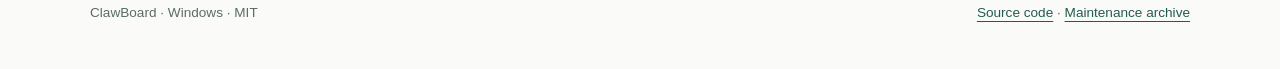
==== commit 70528530: "Prepare ClawBoard v4.0.0 with accessible top actions and safe import" ====
--- a/docs/index.html
+++ b/docs/index.html
@@ -1,239 +1,117 @@
-<!DOCTYPE html>
+<!doctype html>
 <html lang="zh-CN">
 <head>
-<meta charset="UTF-8">
-<meta name="viewport" content="width=device-width, initial-scale=1.0">
-<title>ClawBoard — 悬浮剪贴板 & 常用语面板</title>
+<meta charset="utf-8">
+<meta name="viewport" content="width=device-width,initial-scale=1">
+<meta name="description" content="ClawBoard：Windows剪贴板历史与常用语。快速找回内容，按需打开工作台，使用完整备份、合并导入和回收站管理资料。">
+<meta name="referrer" content="no-referrer">
+<title>ClawBoard · 复制过的内容，随时用得上</title>
+<script>
+try{const t=localStorage.getItem('clawboard-site-theme');if(t==='light'||t==='dark')document.documentElement.dataset.theme=t;}catch{}
+</script>
 <style>
-  :root {
-    --bg: #1e2027; --panel: #252831; --card: #2c303b; --card-h: #39404f;
-    --fg: #e6e8ee; --fg2: #9aa0ad; --acc: #4f8cff; --line: #363b48;
-  }
-  * { box-sizing: border-box; }
-  body {
-    margin: 0; background: var(--bg); color: var(--fg);
-    font-family: "Microsoft YaHei UI", -apple-system, "Segoe UI", Roboto, sans-serif;
-    line-height: 1.75; font-size: 15px;
-  }
-  .wrap { max-width: 900px; margin: 0 auto; padding: 0 24px 80px; }
-  header {
-    position: sticky; top: 0; z-index: 10; backdrop-filter: blur(8px);
-    background: rgba(30,32,39,.92); border-bottom: 1px solid var(--line);
-  }
-  .bar {
-    max-width: 900px; margin: 0 auto; padding: 14px 24px;
-    display: flex; align-items: center; justify-content: space-between; gap: 16px;
-  }
-  .logo { font-size: 19px; font-weight: 700; color: var(--fg); text-decoration: none; }
-  .logo span { color: var(--acc); }
-  .lang { display: flex; gap: 6px; }
-  .lang button {
-    background: var(--card); color: var(--fg2); border: 1px solid var(--line);
-    padding: 5px 14px; border-radius: 6px; cursor: pointer; font-size: 13px;
-    font-family: inherit; transition: .15s;
-  }
-  .lang button:hover { background: var(--card-h); color: var(--fg); }
-  .lang button.on { background: var(--acc); color: #fff; border-color: var(--acc); }
-  h1 { font-size: 30px; margin: 40px 0 10px; letter-spacing: .3px; }
-  .sub { color: var(--fg2); font-size: 16px; margin-bottom: 6px; }
-  h2 {
-    font-size: 21px; margin: 46px 0 14px; padding-bottom: 8px;
-    border-bottom: 1px solid var(--line);
-  }
-  h2::before { content: "▍"; color: var(--acc); margin-right: 8px; }
-  h3 { font-size: 16px; margin: 26px 0 8px; color: var(--fg); }
-  p { color: #cfd3dc; margin: 10px 0; }
-  ul { color: #cfd3dc; padding-left: 22px; }
-  li { margin: 6px 0; }
-  code {
-    background: var(--card); padding: 2px 6px; border-radius: 4px;
-    font-family: Consolas, "Courier New", monospace; font-size: 13px; color: #8fb8ff;
-  }
-  pre {
-    background: var(--panel); border: 1px solid var(--line); border-radius: 8px;
-    padding: 14px 16px; overflow-x: auto;
-  }
-  pre code { background: none; padding: 0; color: #cfd3dc; }
-  .shots { display: flex; flex-wrap: wrap; gap: 14px; margin: 20px 0; }
-  .shots img {
-    border: 1px solid var(--line); border-radius: 10px; height: 300px;
-    background: var(--panel);
-  }
-  table { border-collapse: collapse; width: 100%; margin: 14px 0; font-size: 14px; }
-  th, td { border: 1px solid var(--line); padding: 8px 12px; text-align: left; }
-  th { background: var(--panel); color: var(--fg); font-weight: 600; }
-  td { color: #cfd3dc; }
-  .cards { display: grid; grid-template-columns: repeat(auto-fit, minmax(240px, 1fr)); gap: 14px; margin: 18px 0; }
-  .card {
-    background: var(--card); border: 1px solid var(--line); border-radius: 10px; padding: 16px 18px;
-  }
-  .card b { color: var(--acc); display: block; margin-bottom: 6px; font-size: 15px; }
-  .card span { color: var(--fg2); font-size: 13.5px; }
-  .links a {
-    display: inline-block; margin: 4px 10px 4px 0; padding: 8px 16px;
-    background: var(--card); border: 1px solid var(--line); border-radius: 8px;
-    color: var(--acc); text-decoration: none; font-size: 14px; transition: .15s;
-  }
-  .links a:hover { background: var(--card-h); }
-  footer { margin-top: 60px; padding-top: 20px; border-top: 1px solid var(--line); color: var(--fg2); font-size: 13px; }
-  /* 语言切换：只隐藏「非当前语言」的元素，当前语言保持标签默认 display，
-     这样 block / inline / table-row 各归其位，不会把表格或列表搞塌 */
-  html[lang="zh-CN"] [data-lang="en"],
-  html[lang="en"] [data-lang="zh"] { display: none !important; }
+:root{color-scheme:light;--bg:#fafbf8;--panel:#f0f3ed;--card:#fff;--fg:#23352c;--muted:#5c6d61;--acc:#235b50;--on-acc:#fff;--line:#dce4d6;--shadow:0 18px 50px #23352c0d}
+:root[data-theme=dark]{color-scheme:dark;--bg:#202822;--panel:#252e27;--card:#28332c;--fg:#e6eee6;--muted:#adbdb0;--acc:#b2d6bc;--on-acc:#20392b;--line:#3b493f;--shadow:0 18px 50px #0002}
+@media(prefers-color-scheme:dark){:root:not([data-theme=light]){color-scheme:dark;--bg:#202822;--panel:#252e27;--card:#28332c;--fg:#e6eee6;--muted:#adbdb0;--acc:#b2d6bc;--on-acc:#20392b;--line:#3b493f;--shadow:0 18px 50px #0002}}
+*{box-sizing:border-box}html{scroll-behavior:smooth;scroll-padding-top:90px}body{margin:0;background:var(--bg);color:var(--fg);font:16px/1.7 -apple-system,BlinkMacSystemFont,"Segoe UI","Microsoft YaHei UI",sans-serif}a{color:var(--acc);text-underline-offset:4px}button,a{touch-action:manipulation}button{font:inherit}button,a,input,summary{outline-offset:5px}button:focus-visible,a:focus-visible,summary:focus-visible{outline:3px solid var(--acc)}img{max-width:100%;height:auto;display:block}p{margin:0 0 1em}h1,h2,h3{line-height:1.2;letter-spacing:-.025em;margin:0 0 .55em}h1{font-size:clamp(2.1rem,4.8vw,4rem);max-width:14ch}h2{font-size:clamp(1.65rem,3vw,2.35rem)}h3{font-size:1.14rem}ul,ol{padding-left:1.4em}code,kbd{font:0.9em/1.5 ui-monospace,Consolas,monospace;background:var(--panel);border:1px solid var(--line);border-radius:5px;padding:.08em .35em}kbd{white-space:nowrap}.wrap{width:min(1100px,calc(100% - 40px));margin:auto}.site-header{border-bottom:1px solid var(--line);background:var(--bg);position:sticky;top:0;z-index:5}.header-inner{display:flex;align-items:center;gap:20px;min-height:78px;flex-wrap:wrap;padding:12px 0}.brand{display:inline-flex;gap:10px;align-items:center;color:var(--fg);font-size:1.15rem;font-weight:750;text-decoration:none;margin-right:auto}.brand svg{width:35px;height:35px;color:var(--acc)}.site-nav{display:flex;gap:18px;font-size:.9rem}.site-nav a{text-decoration:none}.switches{display:flex;gap:5px;align-items:center}.switches button{padding:5px 9px;border-radius:8px;background:transparent;color:var(--muted);border:1px solid transparent;cursor:pointer;font-size:.85rem}.switches button[aria-pressed=true]{background:var(--panel);color:var(--fg);border-color:var(--line)}.switches .theme-switch{border-color:var(--line);margin-left:5px}.hero{display:grid;grid-template-columns:1.2fr 1fr;gap:65px;align-items:center;padding:72px 0 50px}.eyebrow{display:inline-block;color:var(--acc);font-weight:650;font-size:.82rem;letter-spacing:.06em;margin-bottom:16px}.lead{font-size:1.18rem;color:var(--muted);max-width:35em}.actions{display:flex;flex-wrap:wrap;gap:10px;margin:25px 0 14px}.button{display:inline-flex;align-items:center;justify-content:center;border-radius:10px;padding:10px 17px;text-decoration:none;border:1px solid var(--line);background:var(--card);color:var(--fg);font-weight:650;font-size:.95rem}.button.primary{background:var(--acc);color:var(--on-acc);border-color:var(--acc)}.small{font-size:.88rem;color:var(--muted)}.hero-frame{padding:22px;border:1px solid var(--line);border-radius:25px;background:var(--panel);box-shadow:var(--shadow);margin:0}.hero-frame img{max-height:520px;object-fit:contain;margin:auto}.hero-frame figcaption{text-align:center;color:var(--muted);font-size:.8rem;margin-top:12px}.section{padding:44px 0}.section-head{max-width:760px;margin-bottom:25px}.section-head p{color:var(--muted)}.steps,.features{display:grid;gap:16px}.steps{grid-template-columns:repeat(3,1fr);counter-reset:steps}.step{padding:23px;border-top:2px solid var(--line);counter-increment:steps}.step:before{content:"0" counter(steps);display:block;color:var(--acc);font:600 .83rem ui-monospace,monospace;margin-bottom:14px}.step p{margin:0;color:var(--muted)}.features{grid-template-columns:repeat(3,1fr)}.feature{padding:23px;background:var(--card);border:1px solid var(--line);border-radius:15px}.feature p{color:var(--muted);font-size:.95rem;margin:0}.gallery{display:grid;grid-template-columns:repeat(2,minmax(0,1fr));gap:18px}.shot{margin:0;padding:18px;background:var(--panel);border:1px solid var(--line);border-radius:17px;min-width:0}.shot-wide{grid-column:1/-1}.shot a{display:flex;align-items:center;justify-content:center;min-height:220px}.shot img{max-height:420px;object-fit:contain}.shot-wide img{max-height:480px}.shot figcaption{padding-top:14px;font-size:.92rem;color:var(--muted)}.table-wrap{overflow-x:auto;border:1px solid var(--line);border-radius:15px}table{width:100%;border-collapse:collapse;background:var(--card);text-align:left}th,td{padding:16px 18px;border-bottom:1px solid var(--line);vertical-align:top}th{font-size:.85rem;background:var(--panel)}tr:last-child td{border-bottom:0}td:first-child{font-weight:650;min-width:145px}td p{margin:0}details{border:1px solid var(--line);border-radius:12px;padding:15px 19px;background:var(--card)}details+details{margin-top:10px}summary{cursor:pointer;font-weight:650}details p{margin:12px 0 0;color:var(--muted)}.download-box{padding:30px;background:var(--panel);border:1px solid var(--line);border-radius:20px}.download-links{display:flex;gap:18px;flex-wrap:wrap;font-size:.9rem}.site-footer{margin-top:25px;border-top:1px solid var(--line);padding:25px 0 45px;color:var(--muted);font-size:.85rem}.footer-inner{display:flex;justify-content:space-between;gap:15px;flex-wrap:wrap}.js-only{display:none}.js .js-only{display:flex}@media(max-width:760px){.hero{grid-template-columns:1fr;gap:28px;padding-top:40px}.hero-frame{max-width:440px;width:100%;margin:auto}.features,.steps{grid-template-columns:1fr}.step{padding:17px 0}.gallery{grid-template-columns:1fr}.shot-wide{grid-column:auto}.site-nav{display:none}.header-inner{gap:10px}.hero h1{max-width:19ch}.section{padding:30px 0}}@media(max-width:380px){.wrap{width:calc(100% - 24px)}.header-inner{gap:7px}.switches button{padding:5px 7px}.brand{font-size:1rem}.brand svg{width:28px;height:28px}.button{width:100%}.shot{padding:10px}.shot a{min-height:0}.download-box{padding:20px}}@media(prefers-reduced-motion:reduce){html{scroll-behavior:auto}}
 </style>
 </head>
 <body>
-
-<header>
-  <div class="bar">
-    <a class="logo" href="#"><span>⚡</span> ClawBoard</a>
-    <div class="lang">
-      <button id="btn-zh" class="on" onclick="setLang('zh-CN')">简体中文</button>
-      <button id="btn-en" onclick="setLang('en')">English</button>
-    </div>
+<header class="site-header">
+  <div class="wrap header-inner">
+    <a class="brand" href="#" aria-label="ClawBoard">
+      <svg viewBox="0 0 40 40" fill="currentColor" aria-hidden="true"><ellipse cx="11" cy="12" rx="4" ry="5" transform="rotate(-22 11 12)"/><ellipse cx="21" cy="8" rx="4" ry="5"/><ellipse cx="31" cy="13" rx="4" ry="5" transform="rotate(22 31 13)"/><path d="M12 25c2-6 5-9 9-9s7 4 10 10c3 7-2 10-6 8-3-2-5-2-8 0-5 2-9-2-5-9Z"/></svg>
+      ClawBoard
+    </a>
+    <nav class="site-nav" aria-label="Page"><a href="#start" data-i18n="navStart">开始</a><a href="#tour" data-i18n="navTour">界面</a><a href="#data" data-i18n="navData">资料</a><a href="https://github.com/pay-and-gain/ClawBoard">GitHub</a></nav>
+    <div class="switches js-only" aria-label="Language and appearance"><button type="button" data-lang="zh" aria-pressed="true">中文</button><button type="button" data-lang="en" aria-pressed="false">EN</button><button class="theme-switch" id="theme" type="button" data-i18n="theme">亮 / 暗</button></div>
   </div>
 </header>
+<main class="wrap">
+  <section class="hero">
+    <div>
+      <span class="eyebrow">WINDOWS · v4.0.0</span>
+      <h1 data-i18n="heroTitle">复制过的内容，随时用得上。</h1>
+      <p class="lead" data-i18n="heroLead">热键唤起，搜索，选择后粘贴。日常用一个小面板，需要时再打开完整预览、处理工具与资料管理。</p>
+      <div class="actions"><a class="button primary" href="https://github.com/pay-and-gain/ClawBoard/releases/download/v4.0.0/ClawBoard-4.0.0-portable.zip" data-i18n="download">下载便携版</a><a class="button" data-guide href="https://github.com/pay-and-gain/ClawBoard/blob/v4.0.0/docs/getting-started.md" data-i18n="guide">使用指南</a></div>
+      <p class="small" data-i18n="heroNote">无需安装 Python · 不要求账号 · 资料保存在本机</p>
+    </div>
+    <figure class="hero-frame"><img src="images/v4-main.png" alt="使用合成资料的ClawBoard v4快速面板" data-alt-en="ClawBoard v4 quick panel with synthetic content" width="420" decoding="async"><figcaption data-i18n="heroCaption">熟悉的小面板，清楚的主要操作。</figcaption></figure>
+  </section>
 
-<div class="wrap">
+  <section class="section" id="start">
+    <div class="section-head"><h2 data-i18n="startTitle">先完成一次复制与粘贴。</h2><p data-i18n="startLead">完整解压便携包，运行 ClawBoard.exe，再用一段示例文字试一下。</p></div>
+    <div class="steps"><article class="step"><h3 data-i18n="step1Title">复制</h3><p data-i18n="step1">在其他应用复制文字、图片或文件路径。</p></article><article class="step"><h3 data-i18n="step2Title">找回</h3><p><span data-i18n="step2">回到输入位置，按</span> <kbd>Ctrl+Shift+V</kbd><span data-i18n="step2End">，搜索需要的记录。</span></p></article><article class="step"><h3 data-i18n="step3Title">粘贴</h3><p><span data-i18n="step3">单击记录或按 Enter。目标拒绝自动输入时，在目标框手动 Ctrl+V。</span></p></article></div>
+  </section>
 
-  <h1 data-lang="zh">悬浮剪贴板 &amp; 常用语面板</h1>
-  <h1 data-lang="en">Floating clipboard &amp; phrases panel</h1>
+  <section class="section" id="features">
+    <div class="section-head"><h2 data-i18n="featuresTitle">常用的直接用，更多的按需打开。</h2><p data-i18n="featuresLead">保留已有能力，收拢低频入口。主要保存和确认操作放在顶部，长内容在下面滚动。</p></div>
+    <div class="features"><article class="feature"><h3 data-i18n="feature1Title">更快找到</h3><p data-i18n="feature1">关键词、中文拼音、类型、时间与收藏筛选。来源和大小默认隐藏，内容更清楚。</p></article><article class="feature"><h3 data-i18n="feature2Title">重复使用</h3><p data-i18n="feature2">分组保存常用语；用键盘选择、快捷粘贴，或打开完整工作台查看。</p></article><article class="feature"><h3 data-i18n="feature3Title">处理与导出</h3><p data-i18n="feature3">拆词、文本变换及多格式导出集中在需要的位置，原有快捷键保留。</p></article></div>
+  </section>
 
-  <p class="sub" data-lang="zh">v2.7.0 · Windows 10/11 · 零运行时第三方依赖</p>
-  <p class="sub" data-lang="en">v2.7.0 · Windows 10/11 · No third-party runtime dependencies</p>
+  <section class="section" id="tour">
+    <div class="section-head"><h2 data-i18n="tourTitle">看看实际界面。</h2><p data-i18n="tourLead">所有截图均使用合成资料。点击图片可查看原图；详细指南还包含备份、回收站、拆词和变换窗口。</p></div>
+    <div class="gallery">
+      <figure class="shot"><a href="images/v4-search.png"><img src="images/v4-search.png" loading="lazy" decoding="async" alt="搜索和筛选示例" data-alt-en="Search and filters"></a><figcaption data-i18n="shotSearch">搜索与筛选：先找到，再使用。</figcaption></figure>
+      <figure class="shot"><a href="images/v4-phrases.png"><img src="images/v4-phrases.png" loading="lazy" decoding="async" alt="常用语分组" data-alt-en="Reusable phrase groups"></a><figcaption data-i18n="shotPhrases">常用语：反复使用的内容集中保存。</figcaption></figure>
+      <figure class="shot shot-wide"><a href="images/v4-workbench.png"><img src="images/v4-workbench.png" loading="lazy" decoding="async" alt="按需工作台和完整预览" data-alt-en="Optional workbench and complete preview"></a><figcaption data-i18n="shotWorkbench">工作台：查看完整内容，再定位回快速面板。</figcaption></figure>
+      <figure class="shot"><a href="images/v4-data.png"><img src="images/v4-data.png" loading="lazy" decoding="async" alt="设置中的资料管理" data-alt-en="Data management in Settings"></a><figcaption data-i18n="shotData">资料管理：按目的选择备份、导入或误删恢复。</figcaption></figure>
+      <figure class="shot"><a href="images/v4-import.png"><img src="images/v4-import.png" loading="lazy" decoding="async" alt="合并导入预览" data-alt-en="Preview selected content before merge import"></a><figcaption data-i18n="shotImport">合并导入：看清重复和冲突，再加入需要的资料。</figcaption></figure>
+    </div>
+  </section>
 
-  <div class="links">
-    <a href="https://github.com/pay-and-gain/ClawBoard/releases/download/v2.7.0/ClawBoard-2.7.0-portable.zip" data-lang="zh">下载便携版</a>
-    <a href="https://github.com/pay-and-gain/ClawBoard/releases/download/v2.7.0/ClawBoard-2.7.0-portable.zip" data-lang="en">Download portable</a>
-    <a href="https://github.com/pay-and-gain/ClawBoard/releases/download/v2.7.0/ClawBoard-2.7.0-windows.zip" data-lang="zh">完整分享包</a>
-    <a href="https://github.com/pay-and-gain/ClawBoard/releases/download/v2.7.0/ClawBoard-2.7.0-windows.zip" data-lang="en">Complete bundle</a>
-    <a href="https://github.com/pay-and-gain/ClawBoard/releases/tag/v2.7.0" data-lang="zh">安装包与更新说明</a>
-    <a href="https://github.com/pay-and-gain/ClawBoard/releases/tag/v2.7.0" data-lang="en">Installer and release notes</a>
-  </div>
+  <section class="section" id="data">
+    <div class="section-head"><h2 data-i18n="dataTitle">资料管理，按目的选择。</h2><p data-i18n="dataLead">都在“设置 → 数据”中，三种操作的结果各不相同。</p></div>
+    <div class="table-wrap"><table><thead><tr><th data-i18n="dataGoal">你的目的</th><th data-i18n="dataAction">选择的操作</th><th data-i18n="dataResult">结果</th></tr></thead><tbody>
+      <tr><td data-i18n="backupGoal">留副本，或回到整份库</td><td data-i18n="backupAction">完整备份与恢复</td><td data-i18n="backupResult">历史、常用语、回收站、设置与引用图片打成ZIP；恢复先预览、备份当前库，再替换。</td></tr>
+      <tr><td data-i18n="importGoal">挑一些旧资料加入</td><td data-i18n="importAction">合并导入资料</td><td data-i18n="importResult">从JSON或ZIP选择内容；重复跳过、同名分组另建、冲突触发词停用，保留当前内容和设置。</td></tr>
+      <tr><td data-i18n="trashGoal">找回误删记录</td><td data-i18n="trashAction">回收站</td><td data-i18n="trashResult">手动删除最多保留30天、5000条；满时拒绝新删除，自动历史裁剪不进入回收站。</td></tr>
+    </tbody></table></div>
+    <p class="small" style="margin-top:16px" data-i18n="dataNote">JSON不携带图片正文，缺图条目不能导入；导入容量不足会取消。外部文件记录只保存路径，不复制原文件正文。</p>
+  </section>
 
-  <p data-lang="zh">贴在屏幕一角的轻量面板，管两件事：<b>你复制过什么</b>、<b>你常要打什么</b>。支持搜索、文本变换、批量导出、快速粘贴，以及一整套面向隐私的剪贴板处理机制。</p>
-  <p data-lang="en">A lightweight panel docked in a corner of your screen that handles two things: <b>what you copied</b> and <b>what you type often</b>. With search, text transforms, batch export, quick paste, and a full set of privacy-oriented clipboard handling.</p>
+  <section class="section" id="limits">
+    <div class="section-head"><h2 data-i18n="limitsTitle">使用前，知道这几件事。</h2></div>
+    <details><summary data-i18n="limit1Title">升级前先备份，便携资料与exe同层</summary><p data-i18n="limit1">正常退出后替换原位置的exe，保留ClawBoard数据.json与images文件夹。目录不可写时资料回退到系统用户资料目录，在托盘“关于”可确认实际位置。</p></details>
+    <details><summary data-i18n="limit2Title">显示遮罩不等于加密</summary><p data-i18n="limit2">资料、图片、导出与备份保存原文，敏感识别也有边界。采集、搜索与变换在本机进行；默认更新检查访问GitHub，可在设置关闭。</p></details>
+    <details><summary data-i18n="limit3Title">输入法与管理员窗口有降级方式</summary><p data-i18n="limit3">触发词仅支持独立标准US键盘；微软拼音的“中”“英”模式仍暂停展开，复制、搜索和点击常用语正常可用。管理员或未知权限目标请在复制成功后手动Ctrl+V。</p></details>
+    <p class="small" style="margin-top:15px"><span data-i18n="validation">具体构建的测试与未覆盖场景，见</span> <a href="https://github.com/pay-and-gain/ClawBoard/blob/v4.0.0/docs/WINDOWS_VALIDATION.md" data-i18n="validationLink">Windows验证记录</a><span data-i18n="validationEnd">。不把截图当成全部交互、长期运行或完整无障碍验证。</span></p>
+  </section>
 
-  <div class="shots">
-    <img src="images/main-window.png" alt="main window">
-    <img src="images/search-highlight.png" alt="advanced search with highlighting">
-    <img src="images/phrases.png" alt="phrases and trigger snippets">
-  </div>
-
-  <h2 data-lang="zh">功能</h2>
-  <h2 data-lang="en">Features</h2>
-
-  <div class="cards">
-    <div class="card" data-lang="zh"><b>剪贴板历史</b><span>自动记录、去重、上限裁剪、收藏；悬停看时间，右键看详情</span></div>
-    <div class="card" data-lang="en"><b>Clipboard history</b><span>Auto capture, dedupe, configurable cap, starring; hover for time, right-click for details</span></div>
-
-    <div class="card" data-lang="zh"><b>常用语</b><span>分组管理、拆词（一段文字批量切成多条）、增删改</span></div>
-    <div class="card" data-lang="en"><b>Phrases</b><span>Groups, word split (one block → many phrases), full CRUD</span></div>
-
-    <div class="card" data-lang="zh"><b>高级搜索</b><span><code>app:</code> <code>time:</code> <code>type:</code> <code>size:</code> <code>is:</code> <code>-</code>排除，多词 AND + 高亮</span></div>
-    <div class="card" data-lang="en"><b>Advanced search</b><span><code>app:</code> <code>time:</code> <code>type:</code> <code>size:</code> <code>is:</code> <code>-</code>exclude, multi-word AND + highlighting</span></div>
-
-    <div class="card" data-lang="zh"><b>27 项文本变换</b><span>编解码、大小写、行处理、MD5/SHA1/SHA256、JSON 格式化…</span></div>
-    <div class="card" data-lang="en"><b>27 text transforms</b><span>Encode/decode, case, line ops, MD5/SHA1/SHA256, JSON formatting…</span></div>
-
-    <div class="card" data-lang="zh"><b>批量导出</b><span>TXT / CSV（带 BOM）/ JSON / Markdown</span></div>
-    <div class="card" data-lang="en"><b>Batch export</b><span>TXT / CSV (with BOM) / JSON / Markdown</span></div>
-
-    <div class="card" data-lang="zh"><b>隐私保护</b><span>遵守「别记录我」标记、忽略名单、敏感内容打码</span></div>
-    <div class="card" data-lang="en"><b>Privacy</b><span>"Don't record me" flags, ignore lists, sensitive-content masking</span></div>
-  </div>
-
-  <h2 data-lang="zh">使用指南</h2>
-  <h2 data-lang="en">Usage guide</h2>
-
-  <h3 data-lang="zh">运行</h3>
-  <h3 data-lang="en">Run</h3>
-  <pre><code>python ClawBoard.py     <span data-lang="zh"># 需要 Python 3 + tkinter</span><span data-lang="en"># requires Python 3 + tkinter</span></code></pre>
-  <p data-lang="zh">或解压便携包运行 <code>ClawBoard.exe</code>，无需安装 Python。可写便携目录的数据与 exe 同层；目录不可写时回退到 <code>%APPDATA%\ClawBoard</code>，以托盘“关于”显示的路径为准。</p>
-  <p data-lang="en">Or extract the portable package and run <code>ClawBoard.exe</code>; Python is not required. Writable portable folders keep data beside the exe. An unwritable folder falls back to <code>%APPDATA%\ClawBoard</code>; check the actual path in About.</p>
-
-  <p data-lang="zh">触发词仅对独立标准 US 键盘布局启用；中文输入法仍可正常复制、搜索和点击常用语。向管理员窗口输入时会保留复制并提示手动 Ctrl+V。升级前备份 JSON 和整个图片目录。</p>
-  <p data-lang="en">Triggers require a separate standard US keyboard layout. Chinese IMEs still support normal copy, search and phrase clicks. Elevated targets fall back to copying and manual Ctrl+V. Back up the JSON file and complete image folder before upgrading.</p>
-
-  <h3 data-lang="zh">快捷键</h3>
-  <h3 data-lang="en">Shortcuts</h3>
-  <table>
-    <tr><th data-lang="zh">按键</th><th data-lang="en">Key</th><th data-lang="zh">功能</th><th data-lang="en">Action</th></tr>
-    <tr><td><code>Ctrl+Shift+V</code></td><td data-lang="zh">唤起 / 隐藏面板</td><td data-lang="en">Show / hide the panel</td></tr>
-    <tr><td><code>Ctrl+1..9</code> / <code>Ctrl+0</code></td><td data-lang="zh">直接粘贴第 1~10 项</td><td data-lang="en">Quick-paste items 1–10</td></tr>
-    <tr><td><code>Ctrl+T</code> / <code>Ctrl+E</code></td><td data-lang="zh">文本变换 / 批量导出</td><td data-lang="en">Text transform / batch export</td></tr>
-    <tr><td><code>Ctrl+F</code></td><td data-lang="zh">聚焦搜索</td><td data-lang="en">Focus search</td></tr>
-    <tr><td><code>Ctrl+=</code> / <code>Ctrl+-</code></td><td data-lang="zh">界面等比缩放</td><td data-lang="en">Proportional UI scaling</td></tr>
-    <tr><td><code>↑</code> <code>↓</code> / <code>Enter</code></td><td data-lang="zh">移动 / 粘贴</td><td data-lang="en">Navigate / paste</td></tr>
-    <tr><td><code>Delete</code></td><td data-lang="zh">删除选中</td><td data-lang="en">Delete selected</td></tr>
-    <tr><td><code>Esc</code> / <code>Ctrl+Q</code></td><td data-lang="zh">隐藏 / 退出</td><td data-lang="en">Hide / quit</td></tr>
-  </table>
-
-  <h3 data-lang="zh">数据与安全</h3>
-  <h3 data-lang="en">Data &amp; safety</h3>
-  <ul data-lang="zh">
-    <li>数据存 <code>ClawBoard数据.json</code>，纯文本、可备份、可迁移</li>
-    <li>写文件采用「先写临时文件再原子替换」，不会写一半变成坏文件</li>
-    <li>版本升级前自动备份（保留最近 3 份）；读取时逐字段校验</li>
-    <li>Python 与精简 C 实现保持共享数据契约，功能范围不同；切换前先退出并备份</li>
-  </ul>
-  <ul data-lang="en">
-    <li>Data lives in <code>ClawBoard数据.json</code> — plain text, easy to back up and migrate</li>
-    <li>Writes go to a temp file and are atomically swapped in — no half-written file</li>
-    <li>Automatic backup before schema upgrades (keeps the last 3); per-field validation on read</li>
-    <li>Python and the smaller C implementation share a data contract, with different feature sets; quit and back up before switching</li>
-  </ul>
-
-  <h2 data-lang="zh">设计思路要点</h2>
-  <h2 data-lang="en">Design highlights</h2>
-
-  <ul data-lang="zh">
-    <li><b>先能跑 → 再跑得稳 → 最后才堆功能</b>：分三批做，第一批就能日常使用，后面每批都在可用的基础上加</li>
-    <li><b>本地工作流</b>：把历史、常用语、搜索和粘贴放在一个面板中，更新检查可关闭</li>
-    <li><b>实现取舍</b>：Python/tkinter 作为当前完整发布，C/Win32 保留精简实现和数据兼容参考</li>
-    <li><b>有界界面工作</b>：虚拟列表复用可见控件，后台查询与图片处理通过主线程队列交付结果</li>
-    <li><b>三道数据保险</b>：原子写 + 升级前备份 + 逐字段校验</li>
-  </ul>
-  <ul data-lang="en">
-    <li><b>Make it run → make it stable → then pile on features</b>: three batches; the first is already usable daily</li>
-    <li><b>A local workflow</b>: history, phrases, search and paste in one panel, with optional update checks</li>
-    <li><b>Implementation tradeoff</b>: Python/tkinter is the current full release; C/Win32 remains a smaller implementation and compatibility reference</li>
-    <li><b>Bounded UI work</b>: visible widgets are reused, while background queries and image processing deliver results through the main-thread queue</li>
-    <li><b>Three data safeguards</b>: atomic writes + pre-upgrade backup + per-field validation</li>
-  </ul>
-
-  <p data-lang="zh">完整内容见文档：</p>
-  <p data-lang="en">Full details:</p>
-  <div class="links">
-    <a href="https://github.com/pay-and-gain/ClawBoard/blob/main/docs/getting-started.md" data-lang="zh">新手指南</a>
-    <a href="https://github.com/pay-and-gain/ClawBoard/blob/main/docs/getting-started.en.md" data-lang="en">Getting started</a>
-    <a href="https://github.com/pay-and-gain/ClawBoard/blob/main/docs/REFACTOR.md" data-lang="zh">当前架构</a>
-    <a href="https://github.com/pay-and-gain/ClawBoard/blob/main/docs/REFACTOR.md" data-lang="en">Architecture</a>
-    <a href="https://github.com/pay-and-gain/ClawBoard/blob/main/CHANGELOG.md">CHANGELOG</a>
-    <a href="https://github.com/pay-and-gain/ClawBoard/blob/main/LICENSE">MIT License</a>
-  </div>
-
-  <footer>
-    <span data-lang="zh">ClawBoard · MIT 许可 · 用 Python 与 C 写成的 Windows 剪贴板工具</span>
-    <span data-lang="en">ClawBoard · MIT licensed · a Windows clipboard tool written in Python and C</span>
-  </footer>
-
-</div>
-
+  <section class="section" id="download">
+    <div class="download-box"><h2 data-i18n="downloadTitle">从一个小面板开始。</h2><p data-i18n="downloadLead">便携版解压即用；也可以选择安装向导，或下载便于转发的完整分享包。</p><div class="actions"><a class="button primary" href="https://github.com/pay-and-gain/ClawBoard/releases/download/v4.0.0/ClawBoard-4.0.0-portable.zip" data-i18n="download">下载便携版</a><a class="button" href="https://github.com/pay-and-gain/ClawBoard/releases/download/v4.0.0/ClawBoard-4.0.0-setup.exe" data-i18n="installer">安装包</a><a class="button" href="https://github.com/pay-and-gain/ClawBoard/releases/download/v4.0.0/ClawBoard-4.0.0-windows.zip" data-i18n="bundle">完整分享包</a></div><div class="download-links"><a href="https://github.com/pay-and-gain/ClawBoard/releases/download/v4.0.0/SHA256SUMS.txt" data-i18n="checksums">校验清单</a><a data-guide href="https://github.com/pay-and-gain/ClawBoard/blob/v4.0.0/docs/getting-started.md" data-i18n="guide">使用指南</a><a href="https://github.com/pay-and-gain/ClawBoard/blob/v4.0.0/CHANGELOG.md" data-i18n="changelog">更新记录</a></div></div>
+  </section>
+</main>
+<footer class="site-footer"><div class="wrap footer-inner"><span>ClawBoard · Windows · MIT</span><span><a href="https://github.com/pay-and-gain/ClawBoard" data-i18n="source">项目源码</a> · <a href="https://github.com/pay-and-gain/ClawBoard/blob/v4.0.0/docs/maintenance/HANDOFF.md" data-i18n="handoff">维护与归档</a></span></div></footer>
 <script>
-function setLang(lang) {
-  document.documentElement.lang = lang;
-  document.getElementById('btn-zh').classList.toggle('on', lang === 'zh-CN');
-  document.getElementById('btn-en').classList.toggle('on', lang === 'en');
-  try { localStorage.setItem('clawboard-doc-lang', lang); } catch (e) {}
+(function(){
+'use strict';
+const copy={
+zh:{navStart:'开始',navTour:'界面',navData:'资料',theme:'亮 / 暗',heroTitle:'复制过的内容，随时用得上。',heroLead:'热键唤起，搜索，选择后粘贴。日常用一个小面板，需要时再打开完整预览、处理工具与资料管理。',download:'下载便携版',guide:'使用指南',heroNote:'无需安装 Python · 不要求账号 · 资料保存在本机',heroCaption:'熟悉的小面板，清楚的主要操作。',startTitle:'先完成一次复制与粘贴。',startLead:'完整解压便携包，运行 ClawBoard.exe，再用一段示例文字试一下。',step1Title:'复制',step1:'在其他应用复制文字、图片或文件路径。',step2Title:'找回',step2:'回到输入位置，按',step2End:'，搜索需要的记录。',step3Title:'粘贴',step3:'单击记录或按 Enter。目标拒绝自动输入时，在目标框手动 Ctrl+V。',featuresTitle:'常用的直接用，更多的按需打开。',featuresLead:'保留已有能力，收拢低频入口。主要保存和确认操作放在顶部，长内容在下面滚动。',feature1Title:'更快找到',feature1:'关键词、中文拼音、类型、时间与收藏筛选。来源和大小默认隐藏，内容更清楚。',feature2Title:'重复使用',feature2:'分组保存常用语；用键盘选择、快捷粘贴，或打开完整工作台查看。',feature3Title:'处理与导出',feature3:'拆词、文本变换及多格式导出集中在需要的位置，原有快捷键保留。',tourTitle:'看看实际界面。',tourLead:'所有截图均使用合成资料。点击图片可查看原图；详细指南还包含备份、回收站、拆词和变换窗口。',shotSearch:'搜索与筛选：先找到，再使用。',shotPhrases:'常用语：反复使用的内容集中保存。',shotWorkbench:'工作台：查看完整内容，再定位回快速面板。',shotData:'资料管理：按目的选择备份、导入或误删恢复。',shotImport:'合并导入：看清重复和冲突，再加入需要的资料。',dataTitle:'资料管理，按目的选择。',dataLead:'都在“设置 → 数据”中，三种操作的结果各不相同。',dataGoal:'你的目的',dataAction:'选择的操作',dataResult:'结果',backupGoal:'留副本，或回到整份库',backupAction:'完整备份与恢复',backupResult:'历史、常用语、回收站、设置与引用图片打成ZIP；恢复先预览、备份当前库，再替换。',importGoal:'挑一些旧资料加入',importAction:'合并导入资料',importResult:'从JSON或ZIP选择内容；重复跳过、同名分组另建、冲突触发词停用，保留当前内容和设置。',trashGoal:'找回误删记录',trashAction:'回收站',trashResult:'手动删除最多保留30天、5000条；满时拒绝新删除，自动历史裁剪不进入回收站。',dataNote:'JSON不携带图片正文，缺图条目不能导入；导入容量不足会取消。外部文件记录只保存路径，不复制原文件正文。',limitsTitle:'使用前，知道这几件事。',limit1Title:'升级前先备份，便携资料与exe同层',limit1:'正常退出后替换原位置的exe，保留ClawBoard数据.json与images文件夹。目录不可写时资料回退到系统用户资料目录，在托盘“关于”可确认实际位置。',limit2Title:'显示遮罩不等于加密',limit2:'资料、图片、导出与备份保存原文，敏感识别也有边界。采集、搜索与变换在本机进行；默认更新检查访问GitHub，可在设置关闭。',limit3Title:'输入法与管理员窗口有降级方式',limit3:'触发词仅支持独立标准US键盘；微软拼音的“中”“英”模式仍暂停展开，复制、搜索和点击常用语正常可用。管理员或未知权限目标请在复制成功后手动Ctrl+V。',validation:'具体构建的测试与未覆盖场景，见',validationLink:'Windows验证记录',validationEnd:'。不把截图当成全部交互、长期运行或完整无障碍验证。',downloadTitle:'从一个小面板开始。',downloadLead:'便携版解压即用；也可以选择安装向导，或下载便于转发的完整分享包。',installer:'安装包',bundle:'完整分享包',checksums:'校验清单',changelog:'更新记录',source:'项目源码',handoff:'维护与归档'},
+en:{navStart:'Start',navTour:'Tour',navData:'Data',theme:'Light / dark',heroTitle:'Find what you copied. Use it again.',heroLead:'Open with a hotkey, search, select and paste. Keep a small panel for everyday use; open complete previews, tools and data management when needed.',download:'Download portable',guide:'User guide',heroNote:'No Python installation · No account required · Data stored locally',heroCaption:'A familiar small panel with clear primary actions.',startTitle:'Try one copy and paste.',startLead:'Extract the complete portable archive, run ClawBoard.exe, and try some sample text.',step1Title:'Copy',step1:'Copy text, images or file paths in another app.',step2Title:'Find',step2:'Return to the destination and press',step2End:', then search for your record.',step3Title:'Paste',step3:'Click a record or press Enter. If the destination rejects automatic input, press Ctrl+V there.',featuresTitle:'Common actions first. More when needed.',featuresLead:'Keep the capabilities and simplify the entry points. Primary Save and Confirm controls stay at the top while long content scrolls below.',feature1Title:'Find content',feature1:'Search by keywords or Chinese pinyin; filter by type, time and favorites. Source and size labels are hidden by default.',feature2Title:'Reuse phrases',feature2:'Keep reusable content in groups. Select and paste by keyboard, or inspect it in the wider workbench.',feature3Title:'Process and export',feature3:'Text splitting, transformations and export formats stay available where needed, with existing shortcuts retained.',tourTitle:'See the actual interface.',tourLead:'All screenshots use synthetic content. Click to view an original image. The guide also shows backup, recycle bin, split and transform windows.',shotSearch:'Search and filters: find first, then use.',shotPhrases:'Phrases: keep reusable content together.',shotWorkbench:'Workbench: inspect full content and locate it back in the quick panel.',shotData:'Data management: choose by your backup, import or recovery goal.',shotImport:'Merge import: inspect duplicates and conflicts before adding content.',dataTitle:'Choose by your data task.',dataLead:'All three entries are under Settings → Data (设置 → 数据), with different results.',dataGoal:'Your goal',dataAction:'Entry point',dataResult:'Result',backupGoal:'Keep a copy or return to a library',backupAction:'Complete backup and restore',backupResult:'A ZIP of history, phrases, recycle bin, settings and referenced images. Restore previews the package and backs up the current library before replacing it.',importGoal:'Add selected older content',importAction:'Merge import',importResult:'Select JSON or ZIP content. Skip duplicates, create separate groups for conflicting names, and disable occupied triggers. Keep current content and settings.',trashGoal:'Recover an accidental deletion',trashAction:'Recycle bin',trashResult:'Manual deletions remain for up to 30 days and 5,000 entries. A full bin rejects new deletions; automatic history-limit pruning is excluded.',dataNote:'JSON has no image bodies, so missing-image entries cannot be imported. Insufficient capacity cancels import. External file records retain paths rather than file bodies.',limitsTitle:'A few things to know.',limit1Title:'Back up first; portable data stays beside the exe',limit1:'Quit normally, replace the executable in its existing location, and retain ClawBoard数据.json and images. Unwritable folders use the system user-data directory; confirm the actual path in About.',limit2Title:'Display masking is not encryption',limit2:'Data, images, exports and backups contain original content. Detection has limits. Capture, search and transformations run locally; the default GitHub update check can be disabled.',limit3Title:'IME and elevated-window fallbacks',limit3:'Triggers require a separate standard US keyboard layout. Microsoft Pinyin in either mode pauses expansion; copy, search and phrase clicks still work. Elevated or unknown-privilege targets require manual Ctrl+V.',validation:'For build-specific checks and remaining scope, see',validationLink:'Windows validation',validationEnd:'. Screenshots do not establish complete interaction, long-term or accessibility testing.',downloadTitle:'Start with a small panel.',downloadLead:'Extract and run the portable build, choose the setup wizard, or download the complete bundle for sharing.',installer:'Installer',bundle:'Complete bundle',checksums:'Checksums',changelog:'Changelog',source:'Source code',handoff:'Maintenance archive'}
+};
+let language='zh';
+function useLanguage(value){
+language=value==='en'?'en':'zh';
+document.documentElement.lang=language==='en'?'en':'zh-CN';
+document.querySelectorAll('[data-i18n]').forEach(el=>{const text=copy[language][el.dataset.i18n];if(text!==undefined)el.textContent=text;});
+document.querySelectorAll('[data-lang]').forEach(el=>el.setAttribute('aria-pressed',String(el.dataset.lang===language)));
+document.querySelectorAll('[data-guide]').forEach(el=>{el.href='https://github.com/pay-and-gain/ClawBoard/blob/v4.0.0/docs/getting-started'+(language==='en'?'.en':'')+'.md';});
+document.querySelectorAll('img[data-alt-en]').forEach(el=>{if(!el.dataset.altZh)el.dataset.altZh=el.alt;el.alt=language==='en'?el.dataset.altEn:el.dataset.altZh;});
+document.title=language==='en'?'ClawBoard · Find what you copied':'ClawBoard · 复制过的内容，随时用得上';
+document.querySelector('meta[name=description]').content=language==='en'?'Windows clipboard history and reusable phrases. Find content, preview, merge import and keep complete backups.':'ClawBoard：Windows剪贴板历史与常用语。快速找回内容，按需打开工作台，使用完整备份、合并导入和回收站管理资料。';
+try{localStorage.setItem('clawboard-site-language',language);}catch{}
 }
-// 默认中文；若之前选过英文则沿用
-(function () {
-  var saved = null;
-  try { saved = localStorage.getItem('clawboard-doc-lang'); } catch (e) {}
-  if (saved === 'en') setLang('en');
+document.documentElement.classList.add('js');
+document.querySelectorAll('[data-lang]').forEach(el=>el.addEventListener('click',()=>useLanguage(el.dataset.lang)));
+document.getElementById('theme').addEventListener('click',()=>{
+const current=document.documentElement.dataset.theme||(matchMedia('(prefers-color-scheme:dark)').matches?'dark':'light');
+const next=current==='dark'?'light':'dark';document.documentElement.dataset.theme=next;
+try{localStorage.setItem('clawboard-site-theme',next);}catch{}
+});
+let preferred='zh';try{preferred=localStorage.getItem('clawboard-site-language')||((navigator.language||'').startsWith('zh')?'zh':'en');}catch{}
+useLanguage(preferred);
 })();
 </script>
-
 </body>
 </html>
